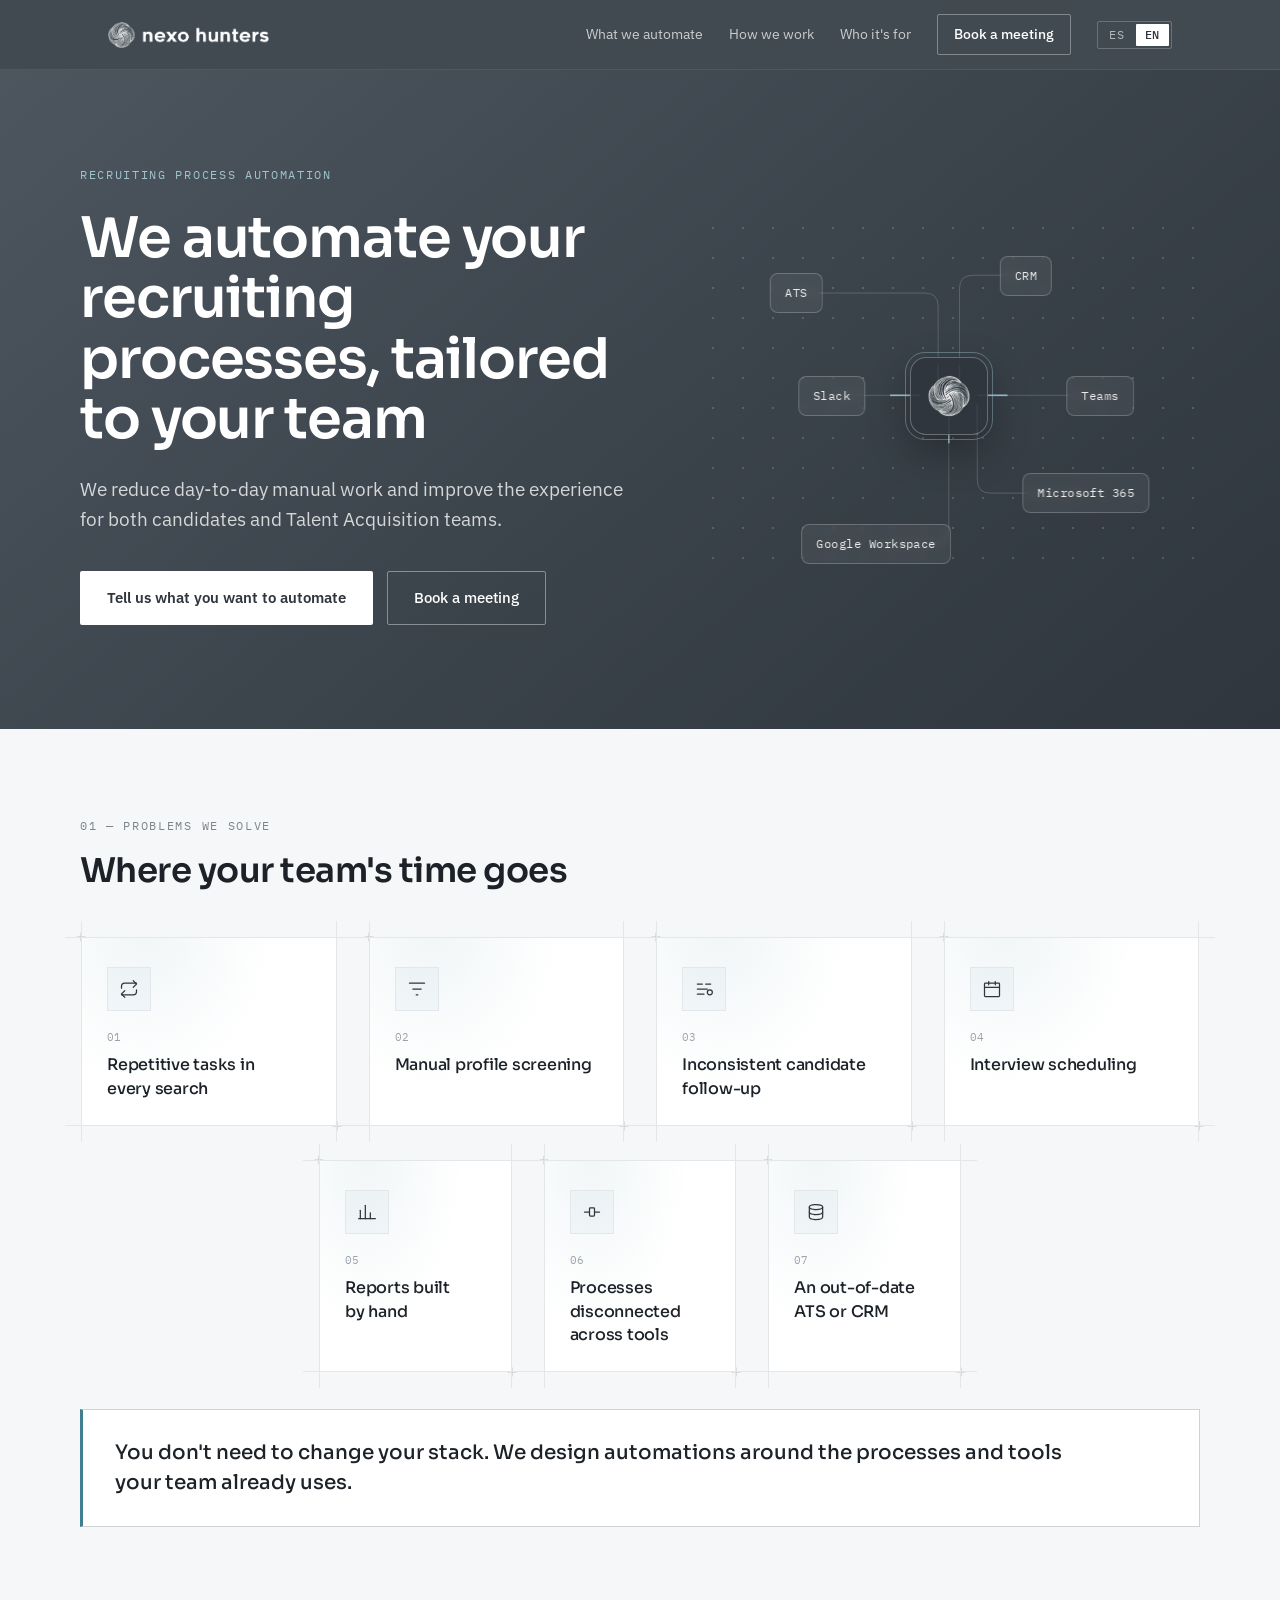
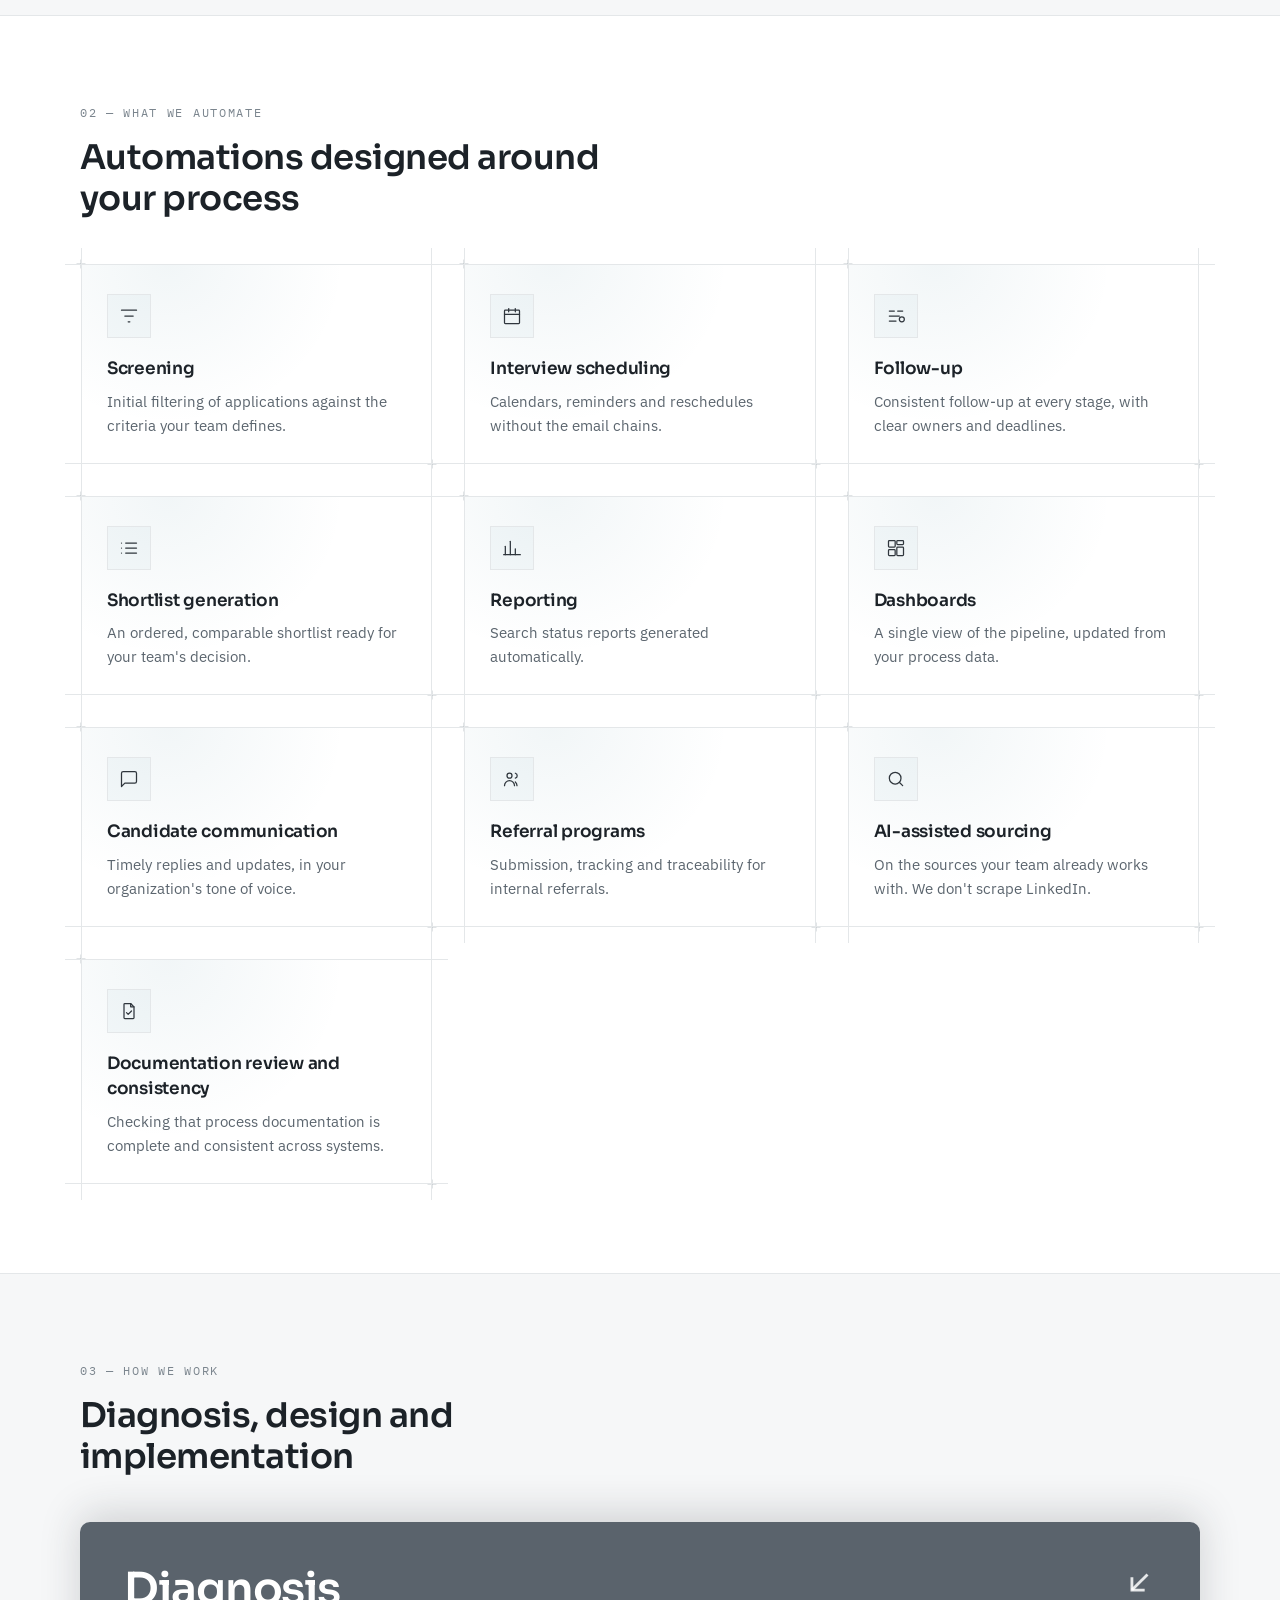
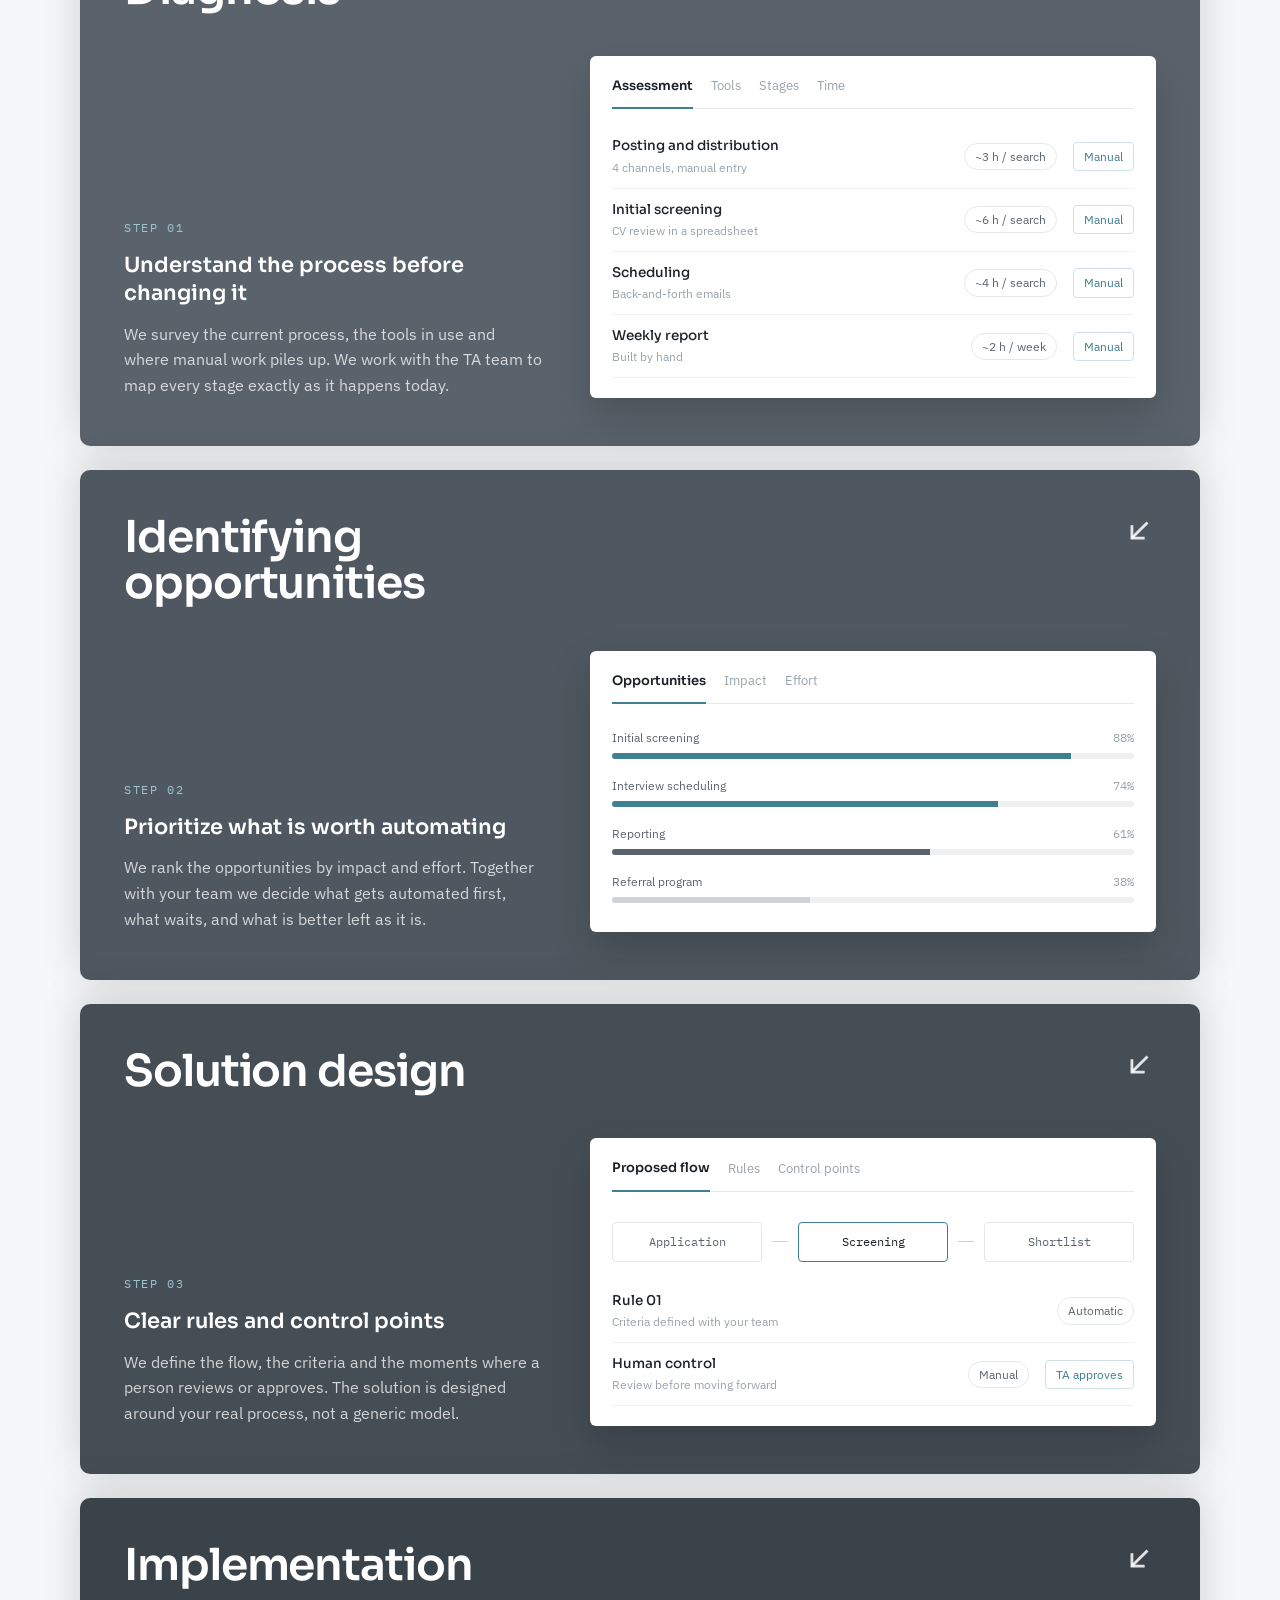
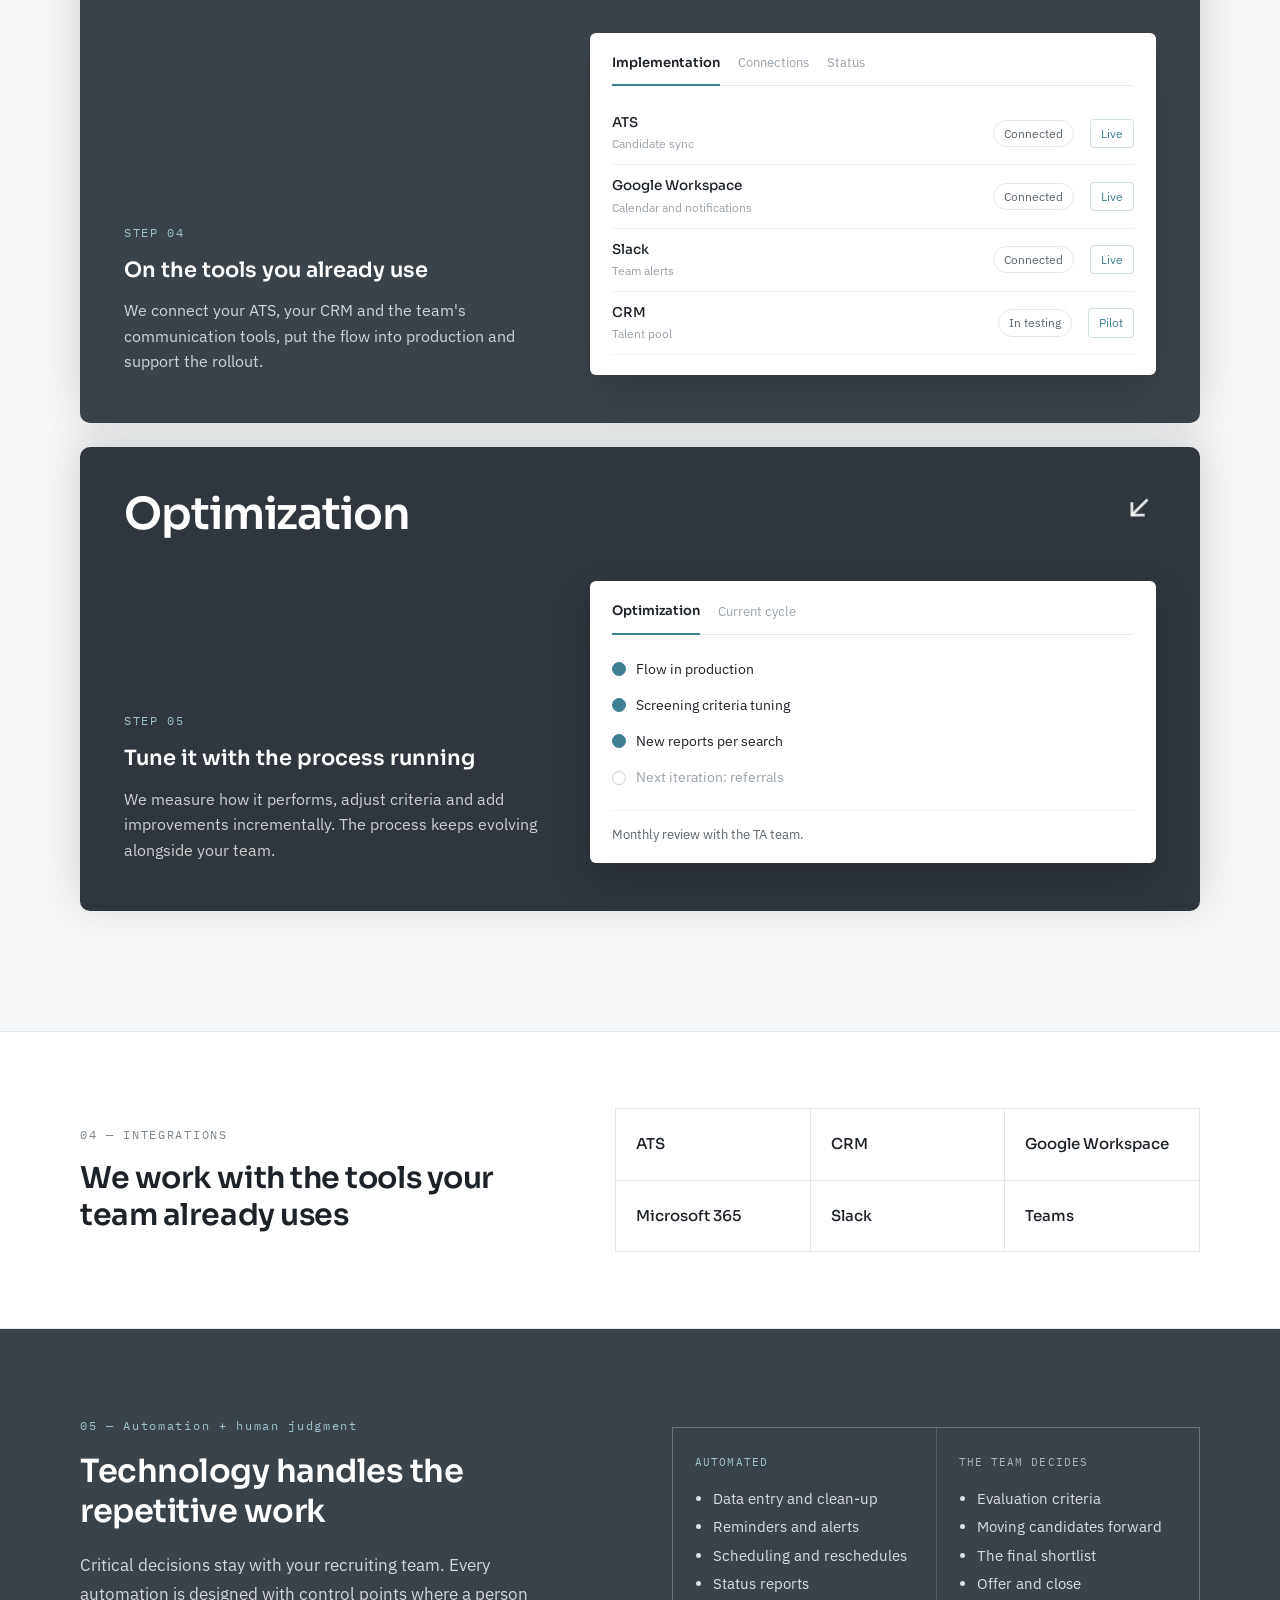
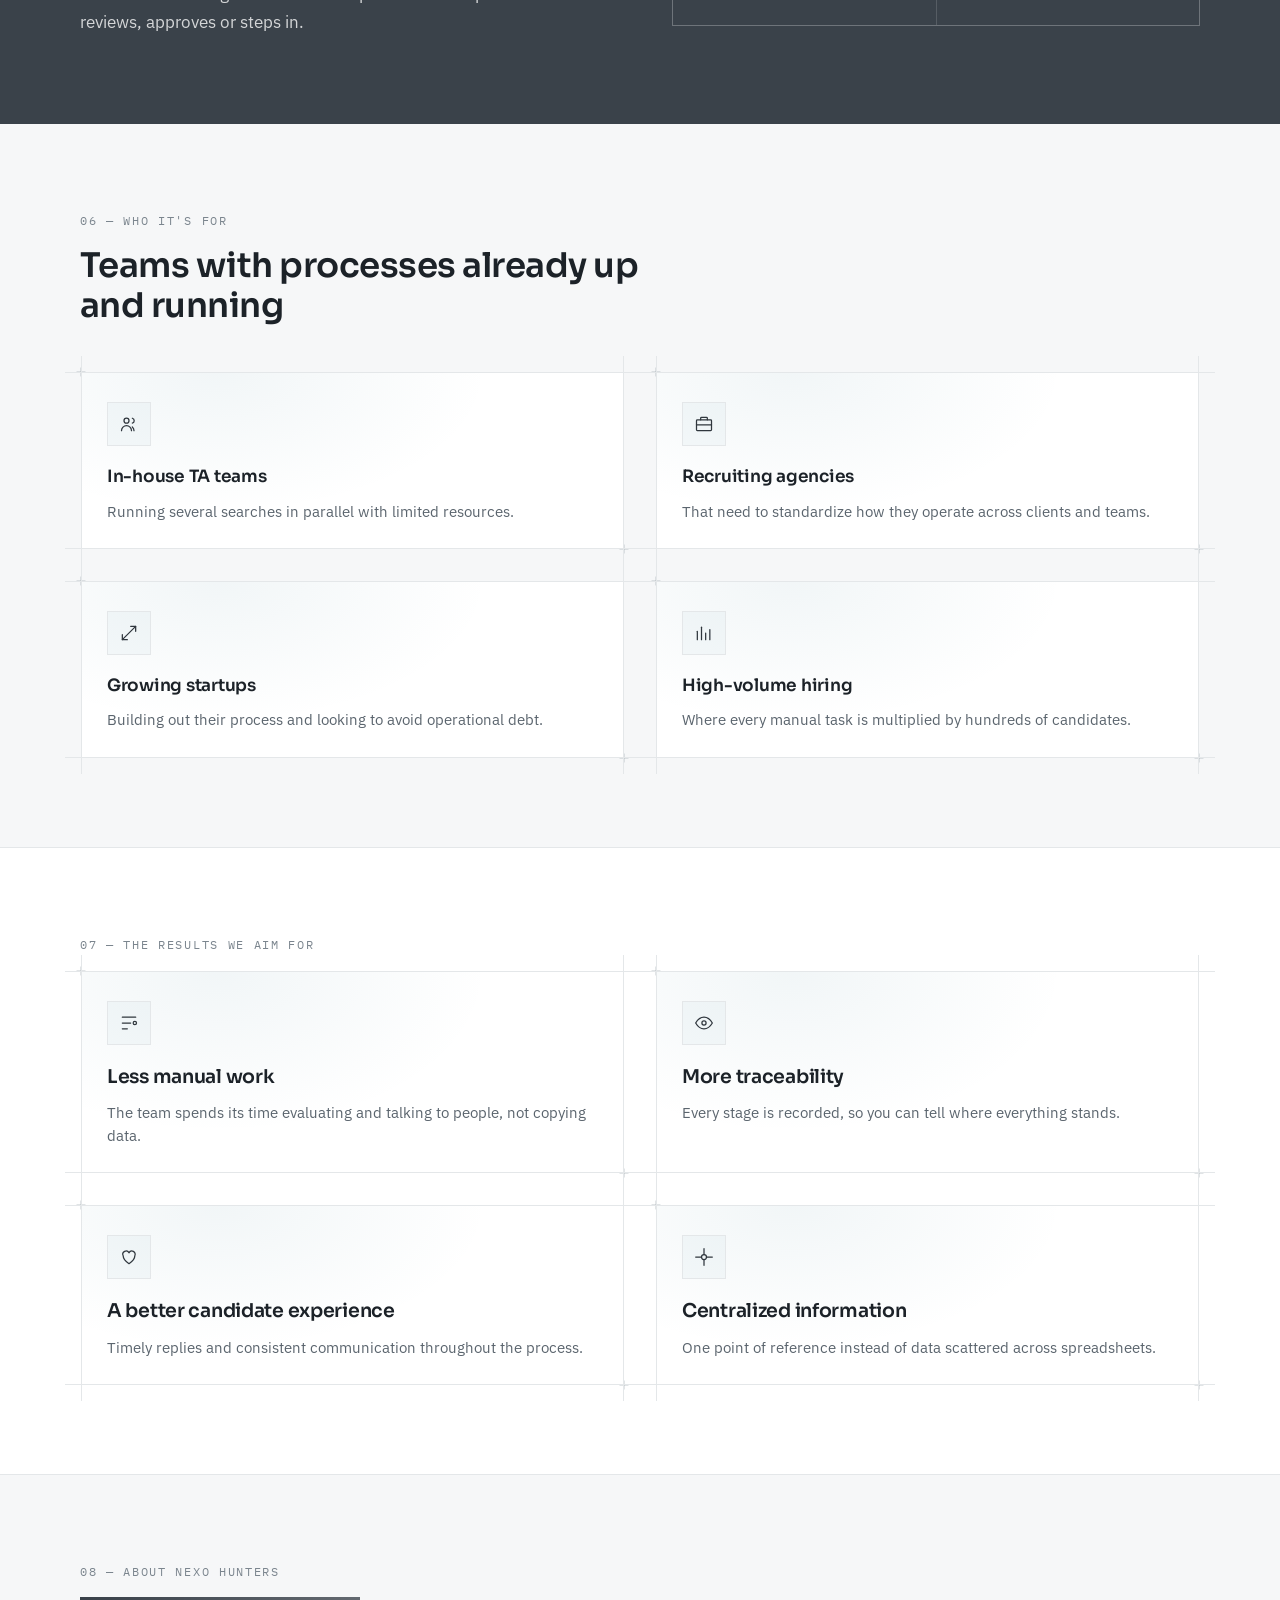
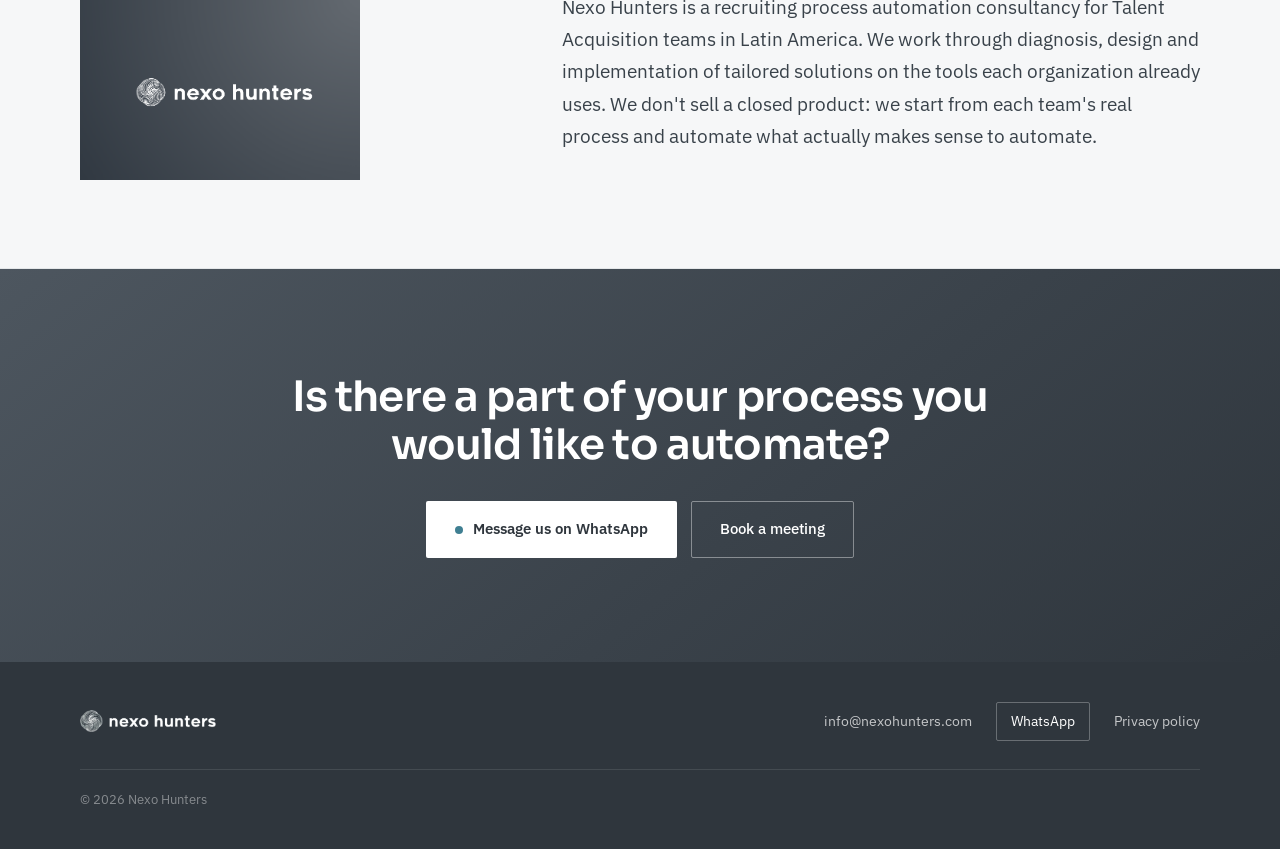
==== en/index.html @ 3d7f92ab "Landing page bilingüe de Nexo Hunters Implementación estática del diseño "Nexo Hunters Landing" de C" ====
<!DOCTYPE html>
<html lang="en">
<head>
<meta charset="utf-8">
<meta name="viewport" content="width=device-width, initial-scale=1">
<title>Nexo Hunters — Recruiting process automation</title>
<meta name="description" content="We automate recruiting processes to fit your team. We reduce day-to-day manual work and improve the experience for candidates and Talent Acquisition teams.">
<meta name="theme-color" content="#2f363d">
<link rel="icon" href="../assets/img/favicon.ico" sizes="any">
<link rel="apple-touch-icon" href="../assets/img/nexo-mark-white.png">

<meta property="og:type" content="website">
<meta property="og:title" content="Nexo Hunters — Recruiting process automation">
<meta property="og:description" content="Diagnosis, design and implementation of automations on the tools your team already uses.">
<meta property="og:url" content="https://nexohunters.com/en/">
<meta property="og:image" content="https://nexohunters.com/assets/img/nexo-logo-card.png">
<meta property="og:locale" content="en_US">
<meta property="og:locale:alternate" content="es_LA">
<meta name="twitter:card" content="summary_large_image">

<link rel="canonical" href="https://nexohunters.com/en/">
<link rel="alternate" hreflang="es" href="https://nexohunters.com/">
<link rel="alternate" hreflang="en" href="https://nexohunters.com/en/">
<link rel="alternate" hreflang="x-default" href="https://nexohunters.com/">

<link rel="preconnect" href="https://fonts.googleapis.com">
<link rel="preconnect" href="https://fonts.gstatic.com" crossorigin>
<link href="https://fonts.googleapis.com/css2?family=Sora:wght@400;500;600;700&family=IBM+Plex+Sans:wght@400;500;600&family=IBM+Plex+Mono:wght@400;500&display=swap" rel="stylesheet">
<link rel="stylesheet" href="../assets/css/styles.css">

<script>
/* Language routing. Runs before paint so there is no flash of the wrong language.
   A stored choice always wins over the browser's language. */
(function () {
  var KEY = "nx-lang", THIS = "en", OTHER = "../";
  // Remember an explicit choice before the click navigates away.
  document.addEventListener("click", function (e) {
    var el = e.target && e.target.closest && e.target.closest("[data-lang]");
    if (el) { try { localStorage.setItem(KEY, el.getAttribute("data-lang")); } catch (err) {} }
  }, true);
  try {
    var stored = localStorage.getItem(KEY);
    if (stored) { if (stored !== THIS) location.replace(OTHER); return; }
  } catch (err) { return; }
  var tag = (navigator.languages && navigator.languages[0]) || navigator.language || "";
  if (/^es\b/i.test(tag)) location.replace(OTHER);
})();
</script>
</head>
<body>

<a class="skip-link" href="#main">Skip to content</a>

<header class="site-header">
  <div class="site-header__inner">
    <a href="#" aria-label="Nexo Hunters — home">
      <img class="site-header__logo" src="../assets/img/nexo-logo-white-trim.png" alt="Nexo Hunters" width="389" height="63">
    </a>

    <button class="nav-toggle" type="button" aria-expanded="false" aria-controls="site-nav"
            data-label-open="Open menu" data-label-close="Close menu">
      <span class="visually-hidden">Open menu</span>
      <svg class="nav-toggle__open" viewBox="0 0 24 24" fill="none" stroke="currentColor" stroke-width="1.6" stroke-linecap="round" aria-hidden="true"><path d="M4 7h16"/><path d="M4 12h16"/><path d="M4 17h16"/></svg>
      <svg class="nav-toggle__close" viewBox="0 0 24 24" fill="none" stroke="currentColor" stroke-width="1.6" stroke-linecap="round" aria-hidden="true"><path d="M6 6l12 12"/><path d="M18 6L6 18"/></svg>
    </button>

    <nav class="site-nav" id="site-nav" aria-label="Main">
      <a class="site-nav__link" href="#what-we-automate">What we automate</a>
      <a class="site-nav__link" href="#how-we-work">How we work</a>
      <a class="site-nav__link" href="#who-its-for">Who it's for</a>
      <a class="site-nav__cta" href="#contact">Book a meeting</a>
      <p class="lang-switch" aria-label="Language">
        <a class="lang-switch__opt" href="../" hreflang="es" lang="es" data-lang="es">ES</a>
        <span class="lang-switch__opt is-active" aria-current="true">EN</span>
      </p>
    </nav>
  </div>
</header>

<main id="main">

  <!-- ===================== Hero ===================== -->
  <section class="hero">
    <div class="hero__inner">
      <div>
        <p class="hero__eyebrow">Recruiting process automation</p>
        <h1 class="hero__title">We automate your recruiting processes, tailored to your team</h1>
        <p class="hero__lead">We reduce day-to-day manual work and improve the experience for both candidates and Talent Acquisition teams.</p>
        <div class="btn-row">
          <a class="btn btn--solid" href="#contact">Tell us what you want to automate</a>
          <a class="btn btn--ghost" href="#contact">Book a meeting</a>
        </div>
      </div>

      <div>
        <div class="diagram" role="img" aria-label="Diagram: the Nexo Hunters core connected to ATS, CRM, Slack, Teams, Google Workspace and Microsoft 365.">
          <div class="diagram__grid" aria-hidden="true"></div>
          <svg class="diagram__svg" viewBox="0 0 564 410" fill="none" aria-hidden="true">
            <path class="diagram__wire" d="M 270 205 V 105 Q 270 90 255 90 H 110"/>
            <path class="diagram__wire" d="M 294 205 V 85 Q 294 70 309 70 H 368"/>
            <path class="diagram__wire" d="M 250 205 H 150"/>
            <path class="diagram__wire" d="M 314 205 H 452"/>
            <path class="diagram__wire" d="M 282 225 V 355 Q 282 372 265 372 H 200"/>
            <path class="diagram__wire" d="M 314 215 V 300 Q 314 315 329 315 H 436"/>

            <path class="diagram__pulse" style="animation-delay:0s"    d="M 270 205 V 105 Q 270 90 255 90 H 110"/>
            <path class="diagram__pulse" style="animation-delay:.55s"  d="M 294 205 V 85 Q 294 70 309 70 H 368"/>
            <path class="diagram__pulse" style="animation-delay:1.1s"  d="M 250 205 H 150"/>
            <path class="diagram__pulse" style="animation-delay:1.65s" d="M 314 205 H 452"/>
            <path class="diagram__pulse" style="animation-delay:2.2s"  d="M 282 225 V 355 Q 282 372 265 372 H 200"/>
            <path class="diagram__pulse" style="animation-delay:2.75s" d="M 314 215 V 300 Q 314 315 329 315 H 436"/>
          </svg>

          <span class="diagram__chip" style="left:19.50%; top:21.95%;">ATS</span>
          <span class="diagram__chip" style="left:65.25%; top:17.07%;">CRM</span>
          <span class="diagram__chip" style="left:26.60%; top:50.00%;">Slack</span>
          <span class="diagram__chip" style="left:80.14%; top:50.00%;">Teams</span>
          <span class="diagram__chip" style="left:35.46%; top:90.73%;">Google Workspace</span>
          <span class="diagram__chip" style="left:77.30%; top:76.83%;">Microsoft 365</span>

          <div class="diagram__core">
            <img src="../assets/img/nexo-mark-white.png" alt="" width="256" height="256">
            <span class="diagram__ring" aria-hidden="true"></span>
          </div>
        </div>
      </div>
    </div>
  </section>

  <!-- ===================== 01 · Problems ===================== -->
  <section class="section">
    <div class="container">
      <p class="eyebrow">01 — Problems we solve</p>
      <h2 class="section-title section-title--narrow">Where your team's time goes</h2>

      <div class="card-grid">
        <article class="card">
          <span class="card__frame" aria-hidden="true"></span>
          <div class="card__icon"><svg viewBox="0 0 24 24" fill="none" stroke="currentColor" stroke-width="1.5" stroke-linecap="round" stroke-linejoin="round" aria-hidden="true"><path d="M17 2l4 4-4 4"/><path d="M3 11V9a4 4 0 0 1 4-4h14"/><path d="M7 22l-4-4 4-4"/><path d="M21 13v2a4 4 0 0 1-4 4H3"/></svg></div>
          <div class="card__body">
            <p class="card__num">01</p>
            <h3 class="card__label">Repetitive tasks in every search</h3>
          </div>
        </article>

        <article class="card">
          <span class="card__frame" aria-hidden="true"></span>
          <div class="card__icon"><svg viewBox="0 0 24 24" fill="none" stroke="currentColor" stroke-width="1.5" stroke-linecap="round" stroke-linejoin="round" aria-hidden="true"><path d="M3 5h18"/><path d="M7 12h10"/><path d="M11 19h2"/></svg></div>
          <div class="card__body">
            <p class="card__num">02</p>
            <h3 class="card__label">Manual profile screening</h3>
          </div>
        </article>

        <article class="card">
          <span class="card__frame" aria-hidden="true"></span>
          <div class="card__icon"><svg viewBox="0 0 24 24" fill="none" stroke="currentColor" stroke-width="1.5" stroke-linecap="round" stroke-linejoin="round" aria-hidden="true"><path d="M4 6h6"/><path d="M14 6h6"/><path d="M4 12h12"/><path d="M4 18h8"/><circle cx="19" cy="16" r="3"/></svg></div>
          <div class="card__body">
            <p class="card__num">03</p>
            <h3 class="card__label">Inconsistent candidate follow-up</h3>
          </div>
        </article>

        <article class="card">
          <span class="card__frame" aria-hidden="true"></span>
          <div class="card__icon"><svg viewBox="0 0 24 24" fill="none" stroke="currentColor" stroke-width="1.5" stroke-linecap="round" stroke-linejoin="round" aria-hidden="true"><rect x="3" y="5" width="18" height="16" rx="1"/><path d="M3 10h18"/><path d="M8 3v4"/><path d="M16 3v4"/></svg></div>
          <div class="card__body">
            <p class="card__num">04</p>
            <h3 class="card__label">Interview scheduling</h3>
          </div>
        </article>
      </div>

      <div class="card-grid card-grid--remainder">
        <article class="card">
          <span class="card__frame" aria-hidden="true"></span>
          <div class="card__icon"><svg viewBox="0 0 24 24" fill="none" stroke="currentColor" stroke-width="1.5" stroke-linecap="round" stroke-linejoin="round" aria-hidden="true"><path d="M4 20V10"/><path d="M10 20V4"/><path d="M16 20v-7"/><path d="M22 20H2"/></svg></div>
          <div class="card__body">
            <p class="card__num">05</p>
            <h3 class="card__label">Reports built by hand</h3>
          </div>
        </article>

        <article class="card">
          <span class="card__frame" aria-hidden="true"></span>
          <div class="card__icon"><svg viewBox="0 0 24 24" fill="none" stroke="currentColor" stroke-width="1.5" stroke-linecap="round" stroke-linejoin="round" aria-hidden="true"><path d="M3 12h6"/><path d="M15 12h6"/><rect x="9" y="7" width="6" height="10" rx="1"/></svg></div>
          <div class="card__body">
            <p class="card__num">06</p>
            <h3 class="card__label">Processes disconnected across tools</h3>
          </div>
        </article>

        <article class="card">
          <span class="card__frame" aria-hidden="true"></span>
          <div class="card__icon"><svg viewBox="0 0 24 24" fill="none" stroke="currentColor" stroke-width="1.5" stroke-linecap="round" stroke-linejoin="round" aria-hidden="true"><ellipse cx="12" cy="6" rx="8" ry="3"/><path d="M4 6v12c0 1.7 3.6 3 8 3s8-1.3 8-3V6"/><path d="M4 12c0 1.7 3.6 3 8 3s8-1.3 8-3"/></svg></div>
          <div class="card__body">
            <p class="card__num">07</p>
            <h3 class="card__label">An out-of-date ATS or CRM</h3>
          </div>
        </article>
      </div>

      <div class="callout">
        <p>You don't need to change your stack. We design automations around the processes and tools your team already uses.</p>
      </div>
    </div>
  </section>

  <!-- ===================== 02 · What we automate ===================== -->
  <section class="section section--surface" id="what-we-automate">
    <div class="container">
      <p class="eyebrow">02 — What we automate</p>
      <h2 class="section-title">Automations designed around your process</h2>

      <div class="card-grid card-grid--wide">
        <article class="card">
          <span class="card__frame" aria-hidden="true"></span>
          <div class="card__icon"><svg viewBox="0 0 24 24" fill="none" stroke="currentColor" stroke-width="1.5" stroke-linecap="round" stroke-linejoin="round" aria-hidden="true"><path d="M3 5h18"/><path d="M7 12h10"/><path d="M11 19h2"/></svg></div>
          <div class="card__body">
            <h3 class="card__title">Screening</h3>
            <p class="card__text">Initial filtering of applications against the criteria your team defines.</p>
          </div>
        </article>

        <article class="card">
          <span class="card__frame" aria-hidden="true"></span>
          <div class="card__icon"><svg viewBox="0 0 24 24" fill="none" stroke="currentColor" stroke-width="1.5" stroke-linecap="round" stroke-linejoin="round" aria-hidden="true"><rect x="3" y="5" width="18" height="16" rx="1"/><path d="M3 10h18"/><path d="M8 3v4"/><path d="M16 3v4"/></svg></div>
          <div class="card__body">
            <h3 class="card__title">Interview scheduling</h3>
            <p class="card__text">Calendars, reminders and reschedules without the email chains.</p>
          </div>
        </article>

        <article class="card">
          <span class="card__frame" aria-hidden="true"></span>
          <div class="card__icon"><svg viewBox="0 0 24 24" fill="none" stroke="currentColor" stroke-width="1.5" stroke-linecap="round" stroke-linejoin="round" aria-hidden="true"><path d="M4 6h6"/><path d="M14 6h6"/><path d="M4 12h12"/><path d="M4 18h8"/><circle cx="19" cy="16" r="3"/></svg></div>
          <div class="card__body">
            <h3 class="card__title">Follow-up</h3>
            <p class="card__text">Consistent follow-up at every stage, with clear owners and deadlines.</p>
          </div>
        </article>

        <article class="card">
          <span class="card__frame" aria-hidden="true"></span>
          <div class="card__icon"><svg viewBox="0 0 24 24" fill="none" stroke="currentColor" stroke-width="1.5" stroke-linecap="round" stroke-linejoin="round" aria-hidden="true"><path d="M8 6h13"/><path d="M8 12h13"/><path d="M8 18h13"/><path d="M3 6h.01"/><path d="M3 12h.01"/><path d="M3 18h.01"/></svg></div>
          <div class="card__body">
            <h3 class="card__title">Shortlist generation</h3>
            <p class="card__text">An ordered, comparable shortlist ready for your team's decision.</p>
          </div>
        </article>

        <article class="card">
          <span class="card__frame" aria-hidden="true"></span>
          <div class="card__icon"><svg viewBox="0 0 24 24" fill="none" stroke="currentColor" stroke-width="1.5" stroke-linecap="round" stroke-linejoin="round" aria-hidden="true"><path d="M4 20V10"/><path d="M10 20V4"/><path d="M16 20v-7"/><path d="M22 20H2"/></svg></div>
          <div class="card__body">
            <h3 class="card__title">Reporting</h3>
            <p class="card__text">Search status reports generated automatically.</p>
          </div>
        </article>

        <article class="card">
          <span class="card__frame" aria-hidden="true"></span>
          <div class="card__icon"><svg viewBox="0 0 24 24" fill="none" stroke="currentColor" stroke-width="1.5" stroke-linecap="round" stroke-linejoin="round" aria-hidden="true"><rect x="3" y="3" width="8" height="8" rx="1"/><rect x="13" y="3" width="8" height="5" rx="1"/><rect x="3" y="14" width="8" height="7" rx="1"/><rect x="13" y="11" width="8" height="10" rx="1"/></svg></div>
          <div class="card__body">
            <h3 class="card__title">Dashboards</h3>
            <p class="card__text">A single view of the pipeline, updated from your process data.</p>
          </div>
        </article>

        <article class="card">
          <span class="card__frame" aria-hidden="true"></span>
          <div class="card__icon"><svg viewBox="0 0 24 24" fill="none" stroke="currentColor" stroke-width="1.5" stroke-linecap="round" stroke-linejoin="round" aria-hidden="true"><path d="M21 15a2 2 0 0 1-2 2H7l-4 4V5a2 2 0 0 1 2-2h14a2 2 0 0 1 2 2z"/></svg></div>
          <div class="card__body">
            <h3 class="card__title">Candidate communication</h3>
            <p class="card__text">Timely replies and updates, in your organization's tone of voice.</p>
          </div>
        </article>

        <article class="card">
          <span class="card__frame" aria-hidden="true"></span>
          <div class="card__icon"><svg viewBox="0 0 24 24" fill="none" stroke="currentColor" stroke-width="1.5" stroke-linecap="round" stroke-linejoin="round" aria-hidden="true"><circle cx="9" cy="8" r="3"/><path d="M3 20a6 6 0 0 1 12 0"/><path d="M16 5.1a3 3 0 0 1 0 5.8"/><path d="M18 20a6 6 0 0 0-2-4.5"/></svg></div>
          <div class="card__body">
            <h3 class="card__title">Referral programs</h3>
            <p class="card__text">Submission, tracking and traceability for internal referrals.</p>
          </div>
        </article>

        <article class="card">
          <span class="card__frame" aria-hidden="true"></span>
          <div class="card__icon"><svg viewBox="0 0 24 24" fill="none" stroke="currentColor" stroke-width="1.5" stroke-linecap="round" stroke-linejoin="round" aria-hidden="true"><circle cx="11" cy="11" r="7"/><path d="M20 20l-3.5-3.5"/></svg></div>
          <div class="card__body">
            <h3 class="card__title">AI-assisted sourcing</h3>
            <p class="card__text">On the sources your team already works with. We don't scrape LinkedIn.</p>
          </div>
        </article>

        <article class="card">
          <span class="card__frame" aria-hidden="true"></span>
          <div class="card__icon"><svg viewBox="0 0 24 24" fill="none" stroke="currentColor" stroke-width="1.5" stroke-linecap="round" stroke-linejoin="round" aria-hidden="true"><path d="M14 3H7a1 1 0 0 0-1 1v16a1 1 0 0 0 1 1h10a1 1 0 0 0 1-1V7z"/><path d="M14 3v4h4"/><path d="M9 14l2 2 4-4"/></svg></div>
          <div class="card__body">
            <h3 class="card__title">Documentation review and consistency</h3>
            <p class="card__text">Checking that process documentation is complete and consistent across systems.</p>
          </div>
        </article>
      </div>
    </div>
  </section>

  <!-- ===================== 03 · How we work ===================== -->
  <section class="section process" id="how-we-work">
    <div class="container">
      <p class="eyebrow">03 — How we work</p>
      <h2 class="section-title">Diagnosis, design and implementation</h2>

      <div class="process__stack">

        <!-- Step 01 -->
        <article class="step step--1">
          <div class="step__head">
            <h3 class="step__title">Diagnosis</h3>
            <svg class="step__arrow" viewBox="0 0 24 24" aria-hidden="true"><path d="M18 6 L7 17"/><path d="M7 8 V17 H16"/></svg>
          </div>
          <div class="step__grid">
            <div>
              <p class="step__kicker">STEP 01</p>
              <p class="step__lead">Understand the process before changing it</p>
              <p class="step__text">We survey the current process, the tools in use and where manual work piles up. We work with the TA team to map every stage exactly as it happens today.</p>
            </div>
            <div class="panel" aria-hidden="true">
              <div class="panel__tabs">
                <span class="panel__tab panel__tab--active">Assessment</span>
                <span class="panel__tab">Tools</span>
                <span class="panel__tab">Stages</span>
                <span class="panel__tab">Time</span>
              </div>
              <div class="panel__row">
                <div class="panel__row-main">
                  <div class="panel__row-title">Posting and distribution</div>
                  <div class="panel__row-sub">4 channels, manual entry</div>
                </div>
                <span class="pill">~3 h / search</span>
                <span class="tag">Manual</span>
              </div>
              <div class="panel__row">
                <div class="panel__row-main">
                  <div class="panel__row-title">Initial screening</div>
                  <div class="panel__row-sub">CV review in a spreadsheet</div>
                </div>
                <span class="pill">~6 h / search</span>
                <span class="tag">Manual</span>
              </div>
              <div class="panel__row">
                <div class="panel__row-main">
                  <div class="panel__row-title">Scheduling</div>
                  <div class="panel__row-sub">Back-and-forth emails</div>
                </div>
                <span class="pill">~4 h / search</span>
                <span class="tag">Manual</span>
              </div>
              <div class="panel__row">
                <div class="panel__row-main">
                  <div class="panel__row-title">Weekly report</div>
                  <div class="panel__row-sub">Built by hand</div>
                </div>
                <span class="pill">~2 h / week</span>
                <span class="tag">Manual</span>
              </div>
            </div>
          </div>
        </article>

        <!-- Step 02 -->
        <article class="step step--2">
          <div class="step__head">
            <h3 class="step__title">Identifying opportunities</h3>
            <svg class="step__arrow" viewBox="0 0 24 24" aria-hidden="true"><path d="M18 6 L7 17"/><path d="M7 8 V17 H16"/></svg>
          </div>
          <div class="step__grid">
            <div>
              <p class="step__kicker">STEP 02</p>
              <p class="step__lead">Prioritize what is worth automating</p>
              <p class="step__text">We rank the opportunities by impact and effort. Together with your team we decide what gets automated first, what waits, and what is better left as it is.</p>
            </div>
            <div class="panel" aria-hidden="true">
              <div class="panel__tabs">
                <span class="panel__tab panel__tab--active">Opportunities</span>
                <span class="panel__tab">Impact</span>
                <span class="panel__tab">Effort</span>
              </div>
              <div class="meter">
                <div class="meter__head"><span>Initial screening</span><span class="meter__value">88%</span></div>
                <div class="meter__track"><div class="meter__fill" style="width:88%"></div></div>
              </div>
              <div class="meter">
                <div class="meter__head"><span>Interview scheduling</span><span class="meter__value">74%</span></div>
                <div class="meter__track"><div class="meter__fill" style="width:74%"></div></div>
              </div>
              <div class="meter">
                <div class="meter__head"><span>Reporting</span><span class="meter__value">61%</span></div>
                <div class="meter__track"><div class="meter__fill meter__fill--mid" style="width:61%"></div></div>
              </div>
              <div class="meter">
                <div class="meter__head"><span>Referral program</span><span class="meter__value">38%</span></div>
                <div class="meter__track"><div class="meter__fill meter__fill--low" style="width:38%"></div></div>
              </div>
            </div>
          </div>
        </article>

        <!-- Step 03 -->
        <article class="step step--3">
          <div class="step__head">
            <h3 class="step__title">Solution design</h3>
            <svg class="step__arrow" viewBox="0 0 24 24" aria-hidden="true"><path d="M18 6 L7 17"/><path d="M7 8 V17 H16"/></svg>
          </div>
          <div class="step__grid">
            <div>
              <p class="step__kicker">STEP 03</p>
              <p class="step__lead">Clear rules and control points</p>
              <p class="step__text">We define the flow, the criteria and the moments where a person reviews or approves. The solution is designed around your real process, not a generic model.</p>
            </div>
            <div class="panel" aria-hidden="true">
              <div class="panel__tabs">
                <span class="panel__tab panel__tab--active">Proposed flow</span>
                <span class="panel__tab">Rules</span>
                <span class="panel__tab">Control points</span>
              </div>
              <div class="flow">
                <span class="flow__node">Application</span>
                <span class="flow__link"></span>
                <span class="flow__node flow__node--active">Screening</span>
                <span class="flow__link"></span>
                <span class="flow__node">Shortlist</span>
              </div>
              <div class="panel__row">
                <div class="panel__row-main">
                  <div class="panel__row-title">Rule 01</div>
                  <div class="panel__row-sub">Criteria defined with your team</div>
                </div>
                <span class="pill">Automatic</span>
              </div>
              <div class="panel__row">
                <div class="panel__row-main">
                  <div class="panel__row-title">Human control</div>
                  <div class="panel__row-sub">Review before moving forward</div>
                </div>
                <span class="pill">Manual</span>
                <span class="tag">TA approves</span>
              </div>
            </div>
          </div>
        </article>

        <!-- Step 04 -->
        <article class="step step--4">
          <div class="step__head">
            <h3 class="step__title">Implementation</h3>
            <svg class="step__arrow" viewBox="0 0 24 24" aria-hidden="true"><path d="M18 6 L7 17"/><path d="M7 8 V17 H16"/></svg>
          </div>
          <div class="step__grid">
            <div>
              <p class="step__kicker">STEP 04</p>
              <p class="step__lead">On the tools you already use</p>
              <p class="step__text">We connect your ATS, your CRM and the team's communication tools, put the flow into production and support the rollout.</p>
            </div>
            <div class="panel" aria-hidden="true">
              <div class="panel__tabs">
                <span class="panel__tab panel__tab--active">Implementation</span>
                <span class="panel__tab">Connections</span>
                <span class="panel__tab">Status</span>
              </div>
              <div class="panel__row">
                <div class="panel__row-main">
                  <div class="panel__row-title">ATS</div>
                  <div class="panel__row-sub">Candidate sync</div>
                </div>
                <span class="pill">Connected</span>
                <span class="tag">Live</span>
              </div>
              <div class="panel__row">
                <div class="panel__row-main">
                  <div class="panel__row-title">Google Workspace</div>
                  <div class="panel__row-sub">Calendar and notifications</div>
                </div>
                <span class="pill">Connected</span>
                <span class="tag">Live</span>
              </div>
              <div class="panel__row">
                <div class="panel__row-main">
                  <div class="panel__row-title">Slack</div>
                  <div class="panel__row-sub">Team alerts</div>
                </div>
                <span class="pill">Connected</span>
                <span class="tag">Live</span>
              </div>
              <div class="panel__row">
                <div class="panel__row-main">
                  <div class="panel__row-title">CRM</div>
                  <div class="panel__row-sub">Talent pool</div>
                </div>
                <span class="pill">In testing</span>
                <span class="tag">Pilot</span>
              </div>
            </div>
          </div>
        </article>

        <!-- Step 05 -->
        <article class="step step--5">
          <div class="step__head">
            <h3 class="step__title">Optimization</h3>
            <svg class="step__arrow" viewBox="0 0 24 24" aria-hidden="true"><path d="M18 6 L7 17"/><path d="M7 8 V17 H16"/></svg>
          </div>
          <div class="step__grid">
            <div>
              <p class="step__kicker">STEP 05</p>
              <p class="step__lead">Tune it with the process running</p>
              <p class="step__text">We measure how it performs, adjust criteria and add improvements incrementally. The process keeps evolving alongside your team.</p>
            </div>
            <div class="panel" aria-hidden="true">
              <div class="panel__tabs">
                <span class="panel__tab panel__tab--active">Optimization</span>
                <span class="panel__tab">Current cycle</span>
              </div>
              <div class="check"><span class="check__dot"></span>Flow in production</div>
              <div class="check"><span class="check__dot"></span>Screening criteria tuning</div>
              <div class="check"><span class="check__dot"></span>New reports per search</div>
              <div class="check check--todo"><span class="check__dot"></span>Next iteration: referrals</div>
              <div class="panel__note">Monthly review with the TA team.</div>
            </div>
          </div>
        </article>

      </div>
    </div>
  </section>

  <!-- ===================== 04 · Integrations ===================== -->
  <section class="section section--surface section--tight">
    <div class="split">
      <div>
        <p class="eyebrow">04 — Integrations</p>
        <h2 class="split__title">We work with the tools your team already uses</h2>
      </div>
      <ul class="tool-grid">
        <li class="tool-grid__item">ATS</li>
        <li class="tool-grid__item">CRM</li>
        <li class="tool-grid__item">Google Workspace</li>
        <li class="tool-grid__item">Microsoft 365</li>
        <li class="tool-grid__item">Slack</li>
        <li class="tool-grid__item">Teams</li>
      </ul>
    </div>
  </section>

  <!-- ===================== 05 · Automation + human ===================== -->
  <section class="band">
    <div class="band__inner">
      <div>
        <p class="eyebrow eyebrow--light">05 — Automation + human judgment</p>
        <h2 class="band__title">Technology handles the repetitive work</h2>
        <p class="band__text">Critical decisions stay with your recruiting team. Every automation is designed with control points where a person reviews, approves or steps in.</p>
      </div>
      <div class="duo">
        <div class="duo__col">
          <p class="duo__head">AUTOMATED</p>
          <ul class="duo__list">
            <li>Data entry and clean-up</li>
            <li>Reminders and alerts</li>
            <li>Scheduling and reschedules</li>
            <li>Status reports</li>
          </ul>
        </div>
        <div class="duo__col">
          <p class="duo__head duo__head--muted">THE TEAM DECIDES</p>
          <ul class="duo__list">
            <li>Evaluation criteria</li>
            <li>Moving candidates forward</li>
            <li>The final shortlist</li>
            <li>Offer and close</li>
          </ul>
        </div>
      </div>
    </div>
  </section>

  <!-- ===================== 06 · Who it's for ===================== -->
  <section class="section" id="who-its-for">
    <div class="container">
      <p class="eyebrow">06 — Who it's for</p>
      <h2 class="section-title">Teams with processes already up and running</h2>

      <div class="card-grid card-grid--half">
        <article class="card">
          <span class="card__frame" aria-hidden="true"></span>
          <div class="card__icon"><svg viewBox="0 0 24 24" fill="none" stroke="currentColor" stroke-width="1.5" stroke-linecap="round" stroke-linejoin="round" aria-hidden="true"><circle cx="9" cy="8" r="3"/><path d="M3 20a6 6 0 0 1 12 0"/><path d="M16 5.1a3 3 0 0 1 0 5.8"/><path d="M18 20a6 6 0 0 0-2-4.5"/></svg></div>
          <div class="card__body">
            <h3 class="card__title card__title--gap">In-house TA teams</h3>
            <p class="card__text card__text--sm">Running several searches in parallel with limited resources.</p>
          </div>
        </article>

        <article class="card">
          <span class="card__frame" aria-hidden="true"></span>
          <div class="card__icon"><svg viewBox="0 0 24 24" fill="none" stroke="currentColor" stroke-width="1.5" stroke-linecap="round" stroke-linejoin="round" aria-hidden="true"><rect x="3" y="7" width="18" height="13" rx="1"/><path d="M8 7V5a1 1 0 0 1 1-1h6a1 1 0 0 1 1 1v2"/><path d="M3 13h18"/></svg></div>
          <div class="card__body">
            <h3 class="card__title card__title--gap">Recruiting agencies</h3>
            <p class="card__text card__text--sm">That need to standardize how they operate across clients and teams.</p>
          </div>
        </article>

        <article class="card">
          <span class="card__frame" aria-hidden="true"></span>
          <div class="card__icon"><svg viewBox="0 0 24 24" fill="none" stroke="currentColor" stroke-width="1.5" stroke-linecap="round" stroke-linejoin="round" aria-hidden="true"><path d="M4 20L20 4"/><path d="M14 4h6v6"/><path d="M4 14v6h6"/></svg></div>
          <div class="card__body">
            <h3 class="card__title card__title--gap">Growing startups</h3>
            <p class="card__text card__text--sm">Building out their process and looking to avoid operational debt.</p>
          </div>
        </article>

        <article class="card">
          <span class="card__frame" aria-hidden="true"></span>
          <div class="card__icon"><svg viewBox="0 0 24 24" fill="none" stroke="currentColor" stroke-width="1.5" stroke-linecap="round" stroke-linejoin="round" aria-hidden="true"><path d="M4 20V10"/><path d="M9 20V5"/><path d="M14 20v-8"/><path d="M19 20V8"/></svg></div>
          <div class="card__body">
            <h3 class="card__title card__title--gap">High-volume hiring</h3>
            <p class="card__text card__text--sm">Where every manual task is multiplied by hundreds of candidates.</p>
          </div>
        </article>
      </div>
    </div>
  </section>

  <!-- ===================== 07 · Results ===================== -->
  <section class="section section--surface">
    <div class="container">
      <p class="eyebrow">07 — The results we aim for</p>

      <div class="card-grid card-grid--half">
        <article class="card">
          <span class="card__frame" aria-hidden="true"></span>
          <div class="card__icon"><svg viewBox="0 0 24 24" fill="none" stroke="currentColor" stroke-width="1.5" stroke-linecap="round" stroke-linejoin="round" aria-hidden="true"><path d="M4 5h16"/><path d="M4 12h10"/><path d="M4 19h6"/><circle cx="19" cy="12" r="2"/></svg></div>
          <div class="card__body">
            <h3 class="card__title card__title--lg">Less manual work</h3>
            <p class="card__text card__text--sm">The team spends its time evaluating and talking to people, not copying data.</p>
          </div>
        </article>

        <article class="card">
          <span class="card__frame" aria-hidden="true"></span>
          <div class="card__icon"><svg viewBox="0 0 24 24" fill="none" stroke="currentColor" stroke-width="1.5" stroke-linecap="round" stroke-linejoin="round" aria-hidden="true"><path d="M2 12s4-7 10-7 10 7 10 7-4 7-10 7-10-7-10-7z"/><circle cx="12" cy="12" r="2.5"/></svg></div>
          <div class="card__body">
            <h3 class="card__title card__title--lg">More traceability</h3>
            <p class="card__text card__text--sm">Every stage is recorded, so you can tell where everything stands.</p>
          </div>
        </article>

        <article class="card">
          <span class="card__frame" aria-hidden="true"></span>
          <div class="card__icon"><svg viewBox="0 0 24 24" fill="none" stroke="currentColor" stroke-width="1.5" stroke-linecap="round" stroke-linejoin="round" aria-hidden="true"><path d="M12 20s-7-4.6-7-9.5A3.9 3.9 0 0 1 12 7a3.9 3.9 0 0 1 7 3.5C19 15.4 12 20 12 20z"/></svg></div>
          <div class="card__body">
            <h3 class="card__title card__title--lg">A better candidate experience</h3>
            <p class="card__text card__text--sm">Timely replies and consistent communication throughout the process.</p>
          </div>
        </article>

        <article class="card">
          <span class="card__frame" aria-hidden="true"></span>
          <div class="card__icon"><svg viewBox="0 0 24 24" fill="none" stroke="currentColor" stroke-width="1.5" stroke-linecap="round" stroke-linejoin="round" aria-hidden="true"><circle cx="12" cy="12" r="3"/><path d="M12 2v7"/><path d="M12 15v7"/><path d="M2 12h7"/><path d="M15 12h7"/></svg></div>
          <div class="card__body">
            <h3 class="card__title card__title--lg">Centralized information</h3>
            <p class="card__text card__text--sm">One point of reference instead of data scattered across spreadsheets.</p>
          </div>
        </article>
      </div>
    </div>
  </section>

  <!-- ===================== 08 · About ===================== -->
  <section class="section">
    <div class="about">
      <div>
        <p class="eyebrow">08 — About Nexo Hunters</p>
        <img class="about__logo" src="../assets/img/nexo-logo-card.png" alt="Nexo Hunters" width="731" height="477" loading="lazy" decoding="async">
      </div>
      <p class="about__text">Nexo Hunters is a recruiting process automation consultancy for Talent Acquisition teams in Latin America. We work through diagnosis, design and implementation of tailored solutions on the tools each organization already uses. We don't sell a closed product: we start from each team's real process and automate what actually makes sense to automate.</p>
    </div>
  </section>

  <!-- ===================== Contact ===================== -->
  <section class="cta" id="contact">
    <div class="cta__inner">
      <h2 class="cta__title">Is there a part of your process you would like to automate?</h2>
      <div class="btn-row btn-row--center">
        <a class="btn btn--solid btn--lg" href="https://wa.me/5491132096054" target="_blank" rel="noopener">
          <span class="btn__dot" aria-hidden="true"></span>Message us on WhatsApp
        </a>
        <a class="btn btn--ghost btn--lg" href="mailto:info@nexohunters.com?subject=Book%20a%20meeting">Book a meeting</a>
      </div>
    </div>
  </section>

</main>

<footer class="site-footer">
  <div class="site-footer__inner">
    <img class="site-footer__logo" src="../assets/img/nexo-logo-white-trim.png" alt="Nexo Hunters" width="389" height="63">
    <div class="site-footer__links">
      <a class="site-footer__link" href="mailto:info@nexohunters.com">info@nexohunters.com</a>
      <a class="site-footer__wa" href="https://wa.me/5491132096054" target="_blank" rel="noopener">WhatsApp</a>
      <a class="site-footer__link" href="#privacy">Privacy policy</a>
    </div>
  </div>
  <div class="site-footer__legal">© 2026 Nexo Hunters</div>
</footer>

<script src="../assets/js/main.js" defer></script>
</body>
</html>
---- assets/css/styles.css ----
/* ==========================================================================
   Nexo Hunters — landing page
   Implementation of the "Nexo Hunters Landing" Claude Design file.
   ========================================================================== */

/* --------------------------------------------------------------------------
   1. Tokens
   -------------------------------------------------------------------------- */
:root {
  /* Neutrals — light */
  --bg: #f6f7f8;
  --surface: #ffffff;
  --ink: #1c2228;
  --ink-soft: #39424a;
  --muted: #5b656e;
  --muted-2: #7b858e;
  --muted-3: #9aa3ab;

  --line: #e4e7e9;
  --line-strong: #cdd3d7;
  --line-faint: #f0f2f3;
  --track: #eef0f1;

  /* Neutrals — dark ramp (used by the stacked process cards) */
  --slate-100: #5a636c;
  --slate-200: #4f5860;
  --slate-300: #454d55;
  --slate-400: #3b434a;
  --slate-500: #3a424a;
  --slate-600: #2f363d;
  --slate-700: #20262b;
  --slate-050: #4d565f;

  /* Accent */
  --accent: #3f7f92;
  --accent-hover: #2e6273;
  --accent-soft: #cfe0e6;
  --sky: #9fc4cf;

  /* Type */
  --font-display: Sora, "Segoe UI", system-ui, sans-serif;
  --font-body: "IBM Plex Sans", system-ui, -apple-system, "Segoe UI", sans-serif;
  --font-mono: "IBM Plex Mono", ui-monospace, SFMono-Regular, Menlo, monospace;

  /* Layout */
  --container: 1120px;
  --gutter: 28px;
  --section-y: 88px;
  --header-h: 58px;

  /* Card frame geometry */
  --frame-bleed: 16px;
  --tick: 14px;

  --radius-sm: 2px;
  --radius-md: 6px;
  --radius-lg: 10px;
}

/* --------------------------------------------------------------------------
   2. Base
   -------------------------------------------------------------------------- */
*,
*::before,
*::after { box-sizing: border-box; }

html {
  scroll-behavior: smooth;
  /* keep anchored sections clear of the sticky header */
  scroll-padding-top: calc(var(--header-h) + 16px);
}

body {
  margin: 0;
  background: var(--bg);
  color: var(--ink);
  font-family: var(--font-body);
  font-size: 16px;
  line-height: 1.5;
  -webkit-font-smoothing: antialiased;
  -moz-osx-font-smoothing: grayscale;
}

img { max-width: 100%; }

a {
  color: var(--accent);
  text-decoration: none;
  transition: color .2s ease, background-color .2s ease, border-color .2s ease;
}
a:hover { color: var(--accent-hover); }

h1, h2, h3 {
  font-family: var(--font-display);
  font-weight: 600;
  letter-spacing: -0.015em;
  text-wrap: pretty;
  margin: 0;
}

p { margin: 0; }
ul { margin: 0; }

:focus-visible {
  outline: 2px solid var(--accent);
  outline-offset: 3px;
  border-radius: 2px;
}

.skip-link {
  position: absolute;
  left: -9999px;
  top: 0;
  z-index: 100;
  padding: 12px 20px;
  background: var(--surface);
  color: var(--ink);
  font-weight: 600;
}
.skip-link:focus {
  left: 12px;
  top: 12px;
}

.visually-hidden {
  position: absolute;
  width: 1px; height: 1px;
  margin: -1px; padding: 0;
  overflow: hidden;
  clip: rect(0 0 0 0);
  clip-path: inset(50%);
  white-space: nowrap;
  border: 0;
}

/* --------------------------------------------------------------------------
   3. Layout primitives
   -------------------------------------------------------------------------- */
.container {
  max-width: var(--container);
  margin-inline: auto;
}

.section {
  padding: var(--section-y) var(--gutter);
  border-bottom: 1px solid var(--line);
}
.section--surface { background: var(--surface); }
.section--tight { padding-block: 76px; }
.section--flush { border-bottom: 0; }

.eyebrow {
  font-family: var(--font-mono);
  font-size: 12px;
  letter-spacing: 0.14em;
  text-transform: uppercase;
  color: var(--muted-2);
  margin-bottom: 16px;
}
.eyebrow--light { color: var(--sky); text-transform: none; }

.section-title {
  font-size: 34px;
  line-height: 1.2;
  margin-bottom: 44px;
  max-width: 22ch;
}
.section-title--narrow { max-width: 20ch; }

/* --------------------------------------------------------------------------
   4. Buttons
   -------------------------------------------------------------------------- */
.btn {
  display: inline-flex;
  align-items: center;
  gap: 10px;
  border-radius: var(--radius-sm);
  font-size: 15px;
  white-space: nowrap;
  padding: 15px 26px;
  border: 1px solid transparent;
  cursor: pointer;
}
.btn--solid {
  background: #fff;
  color: var(--slate-600);
  font-weight: 600;
}
.btn--solid:hover {
  background: var(--sky);
  color: var(--slate-700);
}
.btn--ghost {
  border-color: rgba(255, 255, 255, 0.4);
  color: #fff;
  font-weight: 500;
}
.btn--ghost:hover {
  border-color: #fff;
  background: rgba(255, 255, 255, 0.08);
  color: #fff;
}
.btn--lg { padding: 16px 28px; }

.btn__dot {
  width: 8px;
  height: 8px;
  border-radius: 50%;
  background: var(--accent);
  flex: none;
}

.btn-row {
  display: flex;
  flex-wrap: wrap;
  gap: 14px;
}
.btn-row--center { justify-content: center; }

/* --------------------------------------------------------------------------
   5. Header
   -------------------------------------------------------------------------- */
.site-header {
  position: sticky;
  top: 0;
  z-index: 20;
  background: rgba(58, 66, 74, 0.96);
  backdrop-filter: blur(8px);
  border-bottom: 1px solid rgba(255, 255, 255, 0.08);
}

.site-header__inner {
  max-width: var(--container);
  margin-inline: auto;
  padding: 14px var(--gutter);
  display: flex;
  align-items: center;
  justify-content: space-between;
  gap: 24px;
}

.site-header__logo {
  height: 26px;
  width: auto;
  display: block;
}

.site-nav {
  display: flex;
  align-items: center;
  gap: 26px;
}
.site-nav__link {
  color: rgba(255, 255, 255, 0.72);
  font-size: 14px;
}
.site-nav__link:hover { color: #fff; }

.site-nav__cta {
  display: inline-flex;
  align-items: center;
  padding: 9px 16px;
  border: 1px solid rgba(255, 255, 255, 0.35);
  border-radius: var(--radius-sm);
  color: #fff;
  font-size: 14px;
  font-weight: 500;
  white-space: nowrap;
}
.site-nav__cta:hover {
  background: #fff;
  color: var(--slate-500);
  border-color: #fff;
}

/* ES / EN switch */
.lang-switch {
  display: inline-flex;
  align-items: center;
  gap: 2px;
  margin: 0;
  padding: 2px;
  border: 1px solid rgba(255, 255, 255, 0.22);
  border-radius: var(--radius-sm);
  font-family: var(--font-mono);
  font-size: 12px;
  letter-spacing: 0.06em;
  flex: none;
}
.lang-switch__opt {
  padding: 5px 9px;
  border-radius: 1px;
  color: rgba(255, 255, 255, 0.6);
  line-height: 1;
}
a.lang-switch__opt:hover {
  color: #fff;
  background: rgba(255, 255, 255, 0.1);
}
.lang-switch__opt.is-active {
  color: var(--slate-600);
  background: #fff;
  font-weight: 500;
}

/* Mobile menu button — hidden until the nav collapses */
.nav-toggle {
  display: none;
  width: 40px;
  height: 40px;
  padding: 0;
  background: transparent;
  border: 1px solid rgba(255, 255, 255, 0.28);
  border-radius: var(--radius-sm);
  color: #fff;
  cursor: pointer;
  align-items: center;
  justify-content: center;
}
.nav-toggle svg { width: 20px; height: 20px; }
.nav-toggle__close { display: none; }
.nav-toggle[aria-expanded="true"] .nav-toggle__open { display: none; }
.nav-toggle[aria-expanded="true"] .nav-toggle__close { display: block; }

/* --------------------------------------------------------------------------
   6. Hero
   -------------------------------------------------------------------------- */
.hero {
  background: linear-gradient(140deg, var(--slate-050) 0%, var(--slate-500) 55%, var(--slate-600) 100%);
  color: #fff;
  padding: 96px var(--gutter) 104px;
}

.hero__inner {
  max-width: var(--container);
  margin-inline: auto;
  display: grid;
  grid-template-columns: minmax(0, 1.05fr) minmax(0, 0.95fr);
  gap: 64px;
  align-items: center;
}

.hero__eyebrow {
  font-family: var(--font-mono);
  font-size: 12px;
  letter-spacing: 0.14em;
  text-transform: uppercase;
  color: var(--sky);
  margin-bottom: 24px;
}

.hero__title {
  font-size: 56px;
  line-height: 1.08;
  letter-spacing: -0.02em;
  margin-bottom: 24px;
}

.hero__lead {
  font-size: 19px;
  line-height: 1.6;
  color: rgba(255, 255, 255, 0.78);
  margin-bottom: 36px;
  max-width: 52ch;
}

/* Hero diagram ------------------------------------------------------------ */
.diagram {
  position: relative;
  width: 100%;
  aspect-ratio: 564 / 410;
}

.diagram__grid {
  position: absolute;
  inset: 0;
  opacity: 0.16;
  background-image: radial-gradient(circle, #fff 1px, transparent 1px);
  background-size: 30px 30px;
}

.diagram__svg {
  position: absolute;
  inset: 0;
  width: 100%;
  height: 100%;
}

.diagram__wire { stroke: rgba(255, 255, 255, 0.20); stroke-width: 1; fill: none; }
.diagram__pulse {
  stroke: var(--sky);
  stroke-width: 1.8;
  fill: none;
  stroke-dasharray: 34 300;
  animation: nx-dash 4.2s linear infinite;
}

.diagram__chip {
  position: absolute;
  transform: translate(-50%, -50%);
  background: rgba(255, 255, 255, 0.06);
  border: 1px solid rgba(255, 255, 255, 0.22);
  border-radius: 8px;
  padding: 10px 14px;
  font-family: var(--font-mono);
  font-size: 12px;
  letter-spacing: 0.04em;
  color: rgba(255, 255, 255, 0.9);
  white-space: nowrap;
  backdrop-filter: blur(4px);
}

.diagram__core {
  position: absolute;
  left: 50%;
  top: 50%;
  transform: translate(-50%, -50%);
  z-index: 2;
  display: flex;
  align-items: center;
  justify-content: center;
  width: 78px;
  height: 78px;
  border-radius: 16px;
  background: rgba(47, 54, 61, 0.92);
  border: 1px solid rgba(255, 255, 255, 0.28);
  box-shadow: 0 16px 40px rgba(0, 0, 0, 0.3);
}
.diagram__core img {
  width: 42px;
  height: 42px;
  object-fit: contain;
  display: block;
}
.diagram__ring {
  position: absolute;
  inset: -6px;
  border-radius: 20px;
  border: 1px solid rgba(159, 196, 207, 0.4);
  animation: nx-ring 3.2s ease-in-out infinite;
}

@keyframes nx-dash {
  from { stroke-dashoffset: 340; }
  to   { stroke-dashoffset: -340; }
}
@keyframes nx-ring {
  0%, 100% { transform: scale(1);    opacity: .45; }
  50%      { transform: scale(1.14); opacity: 0; }
}

/* --------------------------------------------------------------------------
   7. Card grid
   -------------------------------------------------------------------------- */
.card-grid {
  display: grid;
  gap: 32px;
  padding: 1px;
  grid-template-columns: repeat(auto-fit, minmax(180px, 1fr));
}
.card-grid--wide { grid-template-columns: repeat(auto-fit, minmax(280px, 1fr)); }
.card-grid--half { grid-template-columns: repeat(auto-fit, minmax(400px, 1fr)); }

/* second row of the "problems" grid, centred under the first */
.card-grid--remainder {
  margin-top: 32px;
  max-width: min(100%, 644px);
  margin-inline: auto;
}

.card {
  position: relative;
  display: flex;
  flex-direction: column;
  gap: 18px;
  height: 100%;
  background: var(--surface);
  background-image: radial-gradient(50% 80% at 25% 0%, rgba(63, 127, 146, 0.07), transparent);
  padding: 30px 26px 26px;
  transition: background-image .3s ease;
}
.card:hover {
  background-image: radial-gradient(50% 80% at 25% 0%, rgba(63, 127, 146, 0.16), transparent);
}

/* Hairline frame that bleeds past the card, plus the corner ticks. */
.card__frame {
  position: absolute;
  inset: calc(var(--frame-bleed) * -1);
  pointer-events: none;
  z-index: 1;
  background-image:
    url("data:image/svg+xml,%3Csvg xmlns='http://www.w3.org/2000/svg' viewBox='0 0 24 24' fill='none' stroke='%239aa3ab' stroke-width='1' stroke-linecap='round'%3E%3Cpath d='M5 12h14'/%3E%3Cpath d='M12 5v14'/%3E%3C/svg%3E"),
    url("data:image/svg+xml,%3Csvg xmlns='http://www.w3.org/2000/svg' viewBox='0 0 24 24' fill='none' stroke='%239aa3ab' stroke-width='1' stroke-linecap='round'%3E%3Cpath d='M5 12h14'/%3E%3Cpath d='M12 5v14'/%3E%3C/svg%3E");
  background-repeat: no-repeat, no-repeat;
  background-size: var(--tick) var(--tick), var(--tick) var(--tick);
  background-position:
    calc(var(--frame-bleed) - var(--tick) / 2) calc(var(--frame-bleed) - var(--tick) / 2),
    calc(100% - var(--frame-bleed) + var(--tick) / 2) calc(100% - var(--frame-bleed) + var(--tick) / 2);
}
/* vertical hairlines, full bleed height */
.card__frame::before {
  content: "";
  position: absolute;
  inset: 0 var(--frame-bleed);
  border-left: 1px solid var(--line);
  border-right: 1px solid var(--line);
}
/* horizontal hairlines, full bleed width */
.card__frame::after {
  content: "";
  position: absolute;
  inset: var(--frame-bleed) 0;
  border-top: 1px solid var(--line);
  border-bottom: 1px solid var(--line);
}

.card__icon {
  position: relative;
  z-index: 2;
  display: inline-flex;
  align-items: center;
  justify-content: center;
  width: 44px;
  height: 44px;
  border: 1px solid var(--line);
  background: rgba(63, 127, 146, 0.04);
  transition: border-color .3s ease;
}
.card:hover .card__icon { border-color: rgba(63, 127, 146, 0.5); }
.card__icon svg {
  width: 20px;
  height: 20px;
  color: var(--slate-600);
}

.card__body {
  position: relative;
  z-index: 2;
}

.card__num {
  font-family: var(--font-mono);
  font-size: 11px;
  color: var(--muted-3);
  margin-bottom: 8px;
}

.card__label {
  font-family: var(--font-display);
  font-size: 16px;
  font-weight: 500;
  line-height: 1.45;
  color: var(--ink);
}

.card__title {
  font-family: var(--font-display);
  font-size: 17px;
  font-weight: 600;
  margin-bottom: 8px;
  color: var(--ink);
}
.card__title--lg { font-size: 19px; margin-bottom: 10px; }
.card__title--gap { margin-bottom: 10px; }

.card__text {
  font-size: 15px;
  line-height: 1.6;
  color: var(--muted);
}
.card__text--sm { font-size: 14.5px; }

/* --------------------------------------------------------------------------
   8. Callout
   -------------------------------------------------------------------------- */
.callout {
  margin-top: 36px;
  background: var(--surface);
  border: 1px solid var(--line-strong);
  border-left: 3px solid var(--accent);
  padding: 28px 32px;
}
.callout p {
  font-family: var(--font-display);
  font-size: 20px;
  font-weight: 500;
  line-height: 1.5;
  color: var(--ink);
  max-width: 64ch;
}

/* --------------------------------------------------------------------------
   9. Process — stacked sticky steps
   -------------------------------------------------------------------------- */
.process { padding-bottom: 120px; }

.process__stack {
  display: flex;
  flex-direction: column;
  gap: 24px;
}

.step {
  position: sticky;
  color: #fff;
  border-radius: var(--radius-lg);
  padding: 44px 44px 48px;
  box-shadow: 0 -8px 40px rgba(31, 37, 43, 0.18);
}
.step--1 { top: 86px;  background: var(--slate-100); }
.step--2 { top: 112px; background: var(--slate-200); }
.step--3 { top: 138px; background: var(--slate-300); }
.step--4 { top: 164px; background: var(--slate-400); }
.step--5 { top: 190px; background: var(--slate-600); }

.step__head {
  display: flex;
  align-items: flex-start;
  justify-content: space-between;
  gap: 32px;
  margin-bottom: 44px;
}
.step__title {
  font-size: 44px;
  line-height: 1.05;
  letter-spacing: -0.025em;
  max-width: 16ch;
}
.step__arrow {
  width: 34px;
  height: 34px;
  flex: none;
  stroke: rgba(255, 255, 255, 0.85);
  stroke-width: 2;
  fill: none;
}

.step__grid {
  display: grid;
  grid-template-columns: minmax(0, 0.85fr) minmax(0, 1.15fr);
  gap: 48px;
  align-items: end;
}

.step__kicker {
  font-family: var(--font-mono);
  font-size: 12px;
  letter-spacing: 0.14em;
  color: var(--sky);
  margin-bottom: 14px;
}
.step__lead {
  font-family: var(--font-display);
  font-size: 21px;
  font-weight: 600;
  line-height: 1.35;
  margin-bottom: 14px;
  text-wrap: pretty;
}
.step__text {
  font-size: 15.5px;
  line-height: 1.65;
  color: rgba(255, 255, 255, 0.76);
  max-width: 44ch;
  text-wrap: pretty;
}

/* Mock UI panel ----------------------------------------------------------- */
.panel {
  background: var(--surface);
  border-radius: var(--radius-md);
  padding: 20px 22px;
  box-shadow: 0 18px 40px rgba(0, 0, 0, 0.18);
  color: var(--ink);
}

.panel__tabs {
  display: flex;
  align-items: center;
  gap: 18px;
  border-bottom: 1px solid var(--line);
  padding-bottom: 12px;
  margin-bottom: 16px;
}
.panel__tab {
  font-size: 13px;
  color: var(--muted-3);
}
.panel__tab--active {
  font-family: var(--font-display);
  font-weight: 600;
  color: var(--ink);
  border-bottom: 2px solid var(--accent);
  padding-bottom: 12px;
  margin-bottom: -13px;
}

.panel__row {
  display: flex;
  align-items: center;
  gap: 16px;
  padding: 11px 0;
  border-bottom: 1px solid var(--line-faint);
}
.panel__row-main { flex: 1; min-width: 0; }
.panel__row-title {
  font-family: var(--font-display);
  font-size: 13.5px;
  font-weight: 500;
  color: var(--ink);
}
.panel__row-sub {
  font-size: 12px;
  color: var(--muted-3);
  margin-top: 2px;
}

.pill {
  font-size: 11.5px;
  color: var(--muted);
  border: 1px solid var(--line);
  border-radius: 20px;
  padding: 4px 10px;
  white-space: nowrap;
  flex: none;
}
.tag {
  font-size: 11.5px;
  color: var(--accent);
  border: 1px solid var(--accent-soft);
  border-radius: 4px;
  padding: 5px 10px;
  white-space: nowrap;
  flex: none;
}

/* meter rows (step 02) */
.meter { padding: 9px 0; }
.meter__head {
  display: flex;
  justify-content: space-between;
  font-size: 12px;
  color: var(--muted);
  margin-bottom: 6px;
}
.meter__value {
  font-family: var(--font-mono);
  color: var(--muted-3);
}
.meter__track {
  height: 6px;
  background: var(--track);
  border-radius: 3px;
  overflow: hidden;
}
.meter__fill {
  height: 100%;
  background: var(--accent);
}
.meter__fill--mid { background: var(--slate-100); }
.meter__fill--low { background: var(--line-strong); }

/* flow chips (step 03) */
.flow {
  display: flex;
  align-items: center;
  gap: 10px;
  padding: 14px 0 18px;
}
.flow__node {
  flex: 1;
  text-align: center;
  font-size: 12px;
  font-family: var(--font-mono);
  color: var(--muted);
  border: 1px solid var(--line);
  border-radius: 4px;
  padding: 10px 6px;
}
.flow__node--active {
  color: var(--ink);
  border-color: var(--accent);
}
.flow__link {
  width: 16px;
  height: 1px;
  background: var(--line-strong);
  flex: none;
}

/* checklist (step 05) */
.check {
  display: flex;
  align-items: center;
  gap: 10px;
  padding: 8px 0;
  font-size: 13.5px;
  color: var(--ink);
}
.check--todo { color: var(--muted-3); }
.check__dot {
  width: 14px;
  height: 14px;
  border-radius: 50%;
  border: 1.5px solid var(--accent);
  background: var(--accent);
  flex: none;
}
.check--todo .check__dot {
  border-color: var(--line-strong);
  background: transparent;
}
.panel__note {
  margin-top: 14px;
  padding-top: 14px;
  border-top: 1px solid var(--line-faint);
  font-size: 12.5px;
  color: var(--muted);
}

/* --------------------------------------------------------------------------
   10. Integrations
   -------------------------------------------------------------------------- */
.split {
  max-width: var(--container);
  margin-inline: auto;
  display: grid;
  grid-template-columns: minmax(0, 0.9fr) minmax(0, 1.1fr);
  gap: 56px;
  align-items: center;
}
.split__title {
  font-size: 30px;
  line-height: 1.25;
}

.tool-grid {
  list-style: none;
  padding: 0;
  margin: 0;
  display: grid;
  grid-template-columns: repeat(auto-fit, minmax(150px, 1fr));
  gap: 1px;
  background: var(--line);
  border: 1px solid var(--line);
}
.tool-grid__item {
  background: var(--surface);
  padding: 24px 20px;
  font-family: var(--font-display);
  font-size: 15px;
  font-weight: 500;
}

/* --------------------------------------------------------------------------
   11. Human-in-the-loop band
   -------------------------------------------------------------------------- */
.band {
  background: var(--slate-500);
  color: #fff;
  padding: var(--section-y) var(--gutter);
}
.band__inner {
  max-width: var(--container);
  margin-inline: auto;
  display: grid;
  grid-template-columns: minmax(0, 1fr) minmax(0, 1fr);
  gap: 64px;
  align-items: center;
}
.band__title {
  font-size: 32px;
  line-height: 1.25;
  margin-bottom: 20px;
}
.band__text {
  font-size: 17px;
  line-height: 1.65;
  color: rgba(255, 255, 255, 0.78);
  max-width: 50ch;
}

.duo {
  display: grid;
  grid-template-columns: 1fr 1fr;
  gap: 1px;
  background: rgba(255, 255, 255, 0.14);
  border: 1px solid rgba(255, 255, 255, 0.14);
}
.duo__col {
  background: var(--slate-500);
  padding: 26px 22px;
}
.duo__head {
  font-family: var(--font-mono);
  font-size: 11px;
  letter-spacing: 0.1em;
  margin-bottom: 14px;
  color: var(--sky);
}
.duo__head--muted { color: rgba(255, 255, 255, 0.6); }
.duo__list {
  padding-left: 18px;
  font-size: 15px;
  line-height: 1.9;
  color: rgba(255, 255, 255, 0.82);
}

/* --------------------------------------------------------------------------
   12. About
   -------------------------------------------------------------------------- */
.about {
  max-width: var(--container);
  margin-inline: auto;
  display: grid;
  grid-template-columns: minmax(0, 0.8fr) minmax(0, 1.2fr);
  gap: 56px;
}
.about__logo {
  width: 100%;
  max-width: 280px;
  height: auto;
  display: block;
}
.about__text {
  font-size: 19px;
  line-height: 1.7;
  color: var(--ink-soft);
  max-width: 62ch;
  align-self: center;
}

/* --------------------------------------------------------------------------
   13. Closing CTA
   -------------------------------------------------------------------------- */
.cta {
  padding: 104px var(--gutter);
  background: linear-gradient(140deg, var(--slate-050) 0%, var(--slate-500) 60%, var(--slate-600) 100%);
  color: #fff;
}
.cta__inner {
  max-width: 820px;
  margin-inline: auto;
  text-align: center;
}
.cta__title {
  font-size: 42px;
  line-height: 1.15;
  letter-spacing: -0.02em;
  margin-bottom: 32px;
}

/* --------------------------------------------------------------------------
   14. Footer
   -------------------------------------------------------------------------- */
.site-footer {
  background: var(--slate-600);
  color: rgba(255, 255, 255, 0.62);
  padding: 40px var(--gutter);
}
.site-footer__inner {
  max-width: var(--container);
  margin-inline: auto;
  display: flex;
  flex-wrap: wrap;
  align-items: center;
  justify-content: space-between;
  gap: 24px;
}
.site-footer__logo {
  height: 22px;
  width: auto;
  display: block;
}
.site-footer__links {
  display: flex;
  flex-wrap: wrap;
  align-items: center;
  gap: 24px;
  font-size: 14px;
}
.site-footer__link { color: rgba(255, 255, 255, 0.72); }
.site-footer__link:hover { color: #fff; }
.site-footer__wa {
  display: inline-flex;
  align-items: center;
  gap: 8px;
  padding: 8px 14px;
  border: 1px solid rgba(255, 255, 255, 0.28);
  border-radius: var(--radius-sm);
  color: #fff;
}
.site-footer__wa:hover {
  background: #fff;
  color: var(--slate-600);
  border-color: #fff;
}
.site-footer__legal {
  max-width: var(--container);
  margin: 28px auto 0;
  padding-top: 20px;
  border-top: 1px solid rgba(255, 255, 255, 0.1);
  font-size: 13px;
  color: rgba(255, 255, 255, 0.42);
}

/* --------------------------------------------------------------------------
   15. Responsive
   -------------------------------------------------------------------------- */
@media (max-width: 1000px) {
  .hero__inner,
  .split,
  .band__inner,
  .about {
    grid-template-columns: minmax(0, 1fr);
    gap: 48px;
  }
  .hero__title { font-size: 46px; }
  .step__grid { grid-template-columns: minmax(0, 1fr); gap: 32px; }
  .step__title { font-size: 36px; }
  .step { padding: 36px 32px 40px; }
  .about__text { align-self: start; }
}

@media (max-width: 860px) {
  :root { --section-y: 64px; --gutter: 20px; }

  /* Collapse the nav into a toggle-driven panel */
  .nav-toggle { display: inline-flex; }
  .site-nav {
    display: none;
    position: absolute;
    left: 0;
    right: 0;
    top: 100%;
    flex-direction: column;
    align-items: stretch;
    gap: 0;
    padding: 8px var(--gutter) 20px;
    /* Solid, and deliberately without backdrop-filter: the panel hangs outside
       the header box, and a nested backdrop-filter leaves the page showing
       through it. A dropdown over content needs to be opaque anyway. */
    background: var(--slate-600);
    border-bottom: 1px solid rgba(255, 255, 255, 0.1);
    box-shadow: 0 18px 40px rgba(0, 0, 0, 0.35);
  }
  .site-nav.is-open { display: flex; }
  .site-nav__link {
    padding: 14px 0;
    font-size: 16px;
    border-bottom: 1px solid rgba(255, 255, 255, 0.08);
  }
  .site-nav__cta {
    margin-top: 16px;
    justify-content: center;
    padding: 14px 16px;
  }
  .lang-switch {
    margin-top: 16px;
    align-self: flex-start;
  }
  .site-header__inner { position: relative; }

  .hero { padding: 64px var(--gutter) 72px; }
  .hero__title { font-size: 38px; }
  .hero__lead { font-size: 17px; }

  .section-title { font-size: 28px; margin-bottom: 32px; }
  .cta__title { font-size: 30px; }
  .band__title, .split__title { font-size: 26px; }

  /* The stacked-card effect needs viewport height it no longer has. */
  .process { padding-bottom: var(--section-y); }
  .step { position: static; }
  .process__stack { gap: 20px; }

  .card-grid--half,
  .card-grid--wide,
  .card-grid { grid-template-columns: minmax(0, 1fr); }
  .card-grid--remainder { margin-top: 32px; }

  .callout { padding: 22px 24px; }
  .callout p { font-size: 17px; }

  .about__logo { max-width: 220px; }
  .about__text { font-size: 17px; }
}

@media (max-width: 560px) {
  .diagram__chip { font-size: 11px; padding: 8px 10px; }
  .duo { grid-template-columns: 1fr; }
  .step { padding: 28px 22px 32px; }
  .step__title { font-size: 30px; }
  .panel { padding: 16px 16px; }
  .panel__tabs { gap: 12px; overflow-x: auto; }
  .panel__row { flex-wrap: wrap; gap: 8px; }
  .flow { flex-wrap: wrap; }
  .flow__link { display: none; }
  .site-footer__links { gap: 14px; }
  .btn { width: 100%; justify-content: center; }
  .btn-row { flex-direction: column; align-items: stretch; }
}

/* --------------------------------------------------------------------------
   16. Motion / print
   -------------------------------------------------------------------------- */
@media (prefers-reduced-motion: reduce) {
  html { scroll-behavior: auto; }
  *, *::before, *::after {
    animation-duration: .001ms !important;
    animation-iteration-count: 1 !important;
    transition-duration: .001ms !important;
  }
  .diagram__pulse { display: none; }
}

@media print {
  .site-header, .nav-toggle { position: static; }
  .step { position: static; box-shadow: none; }
  body { background: #fff; }
}
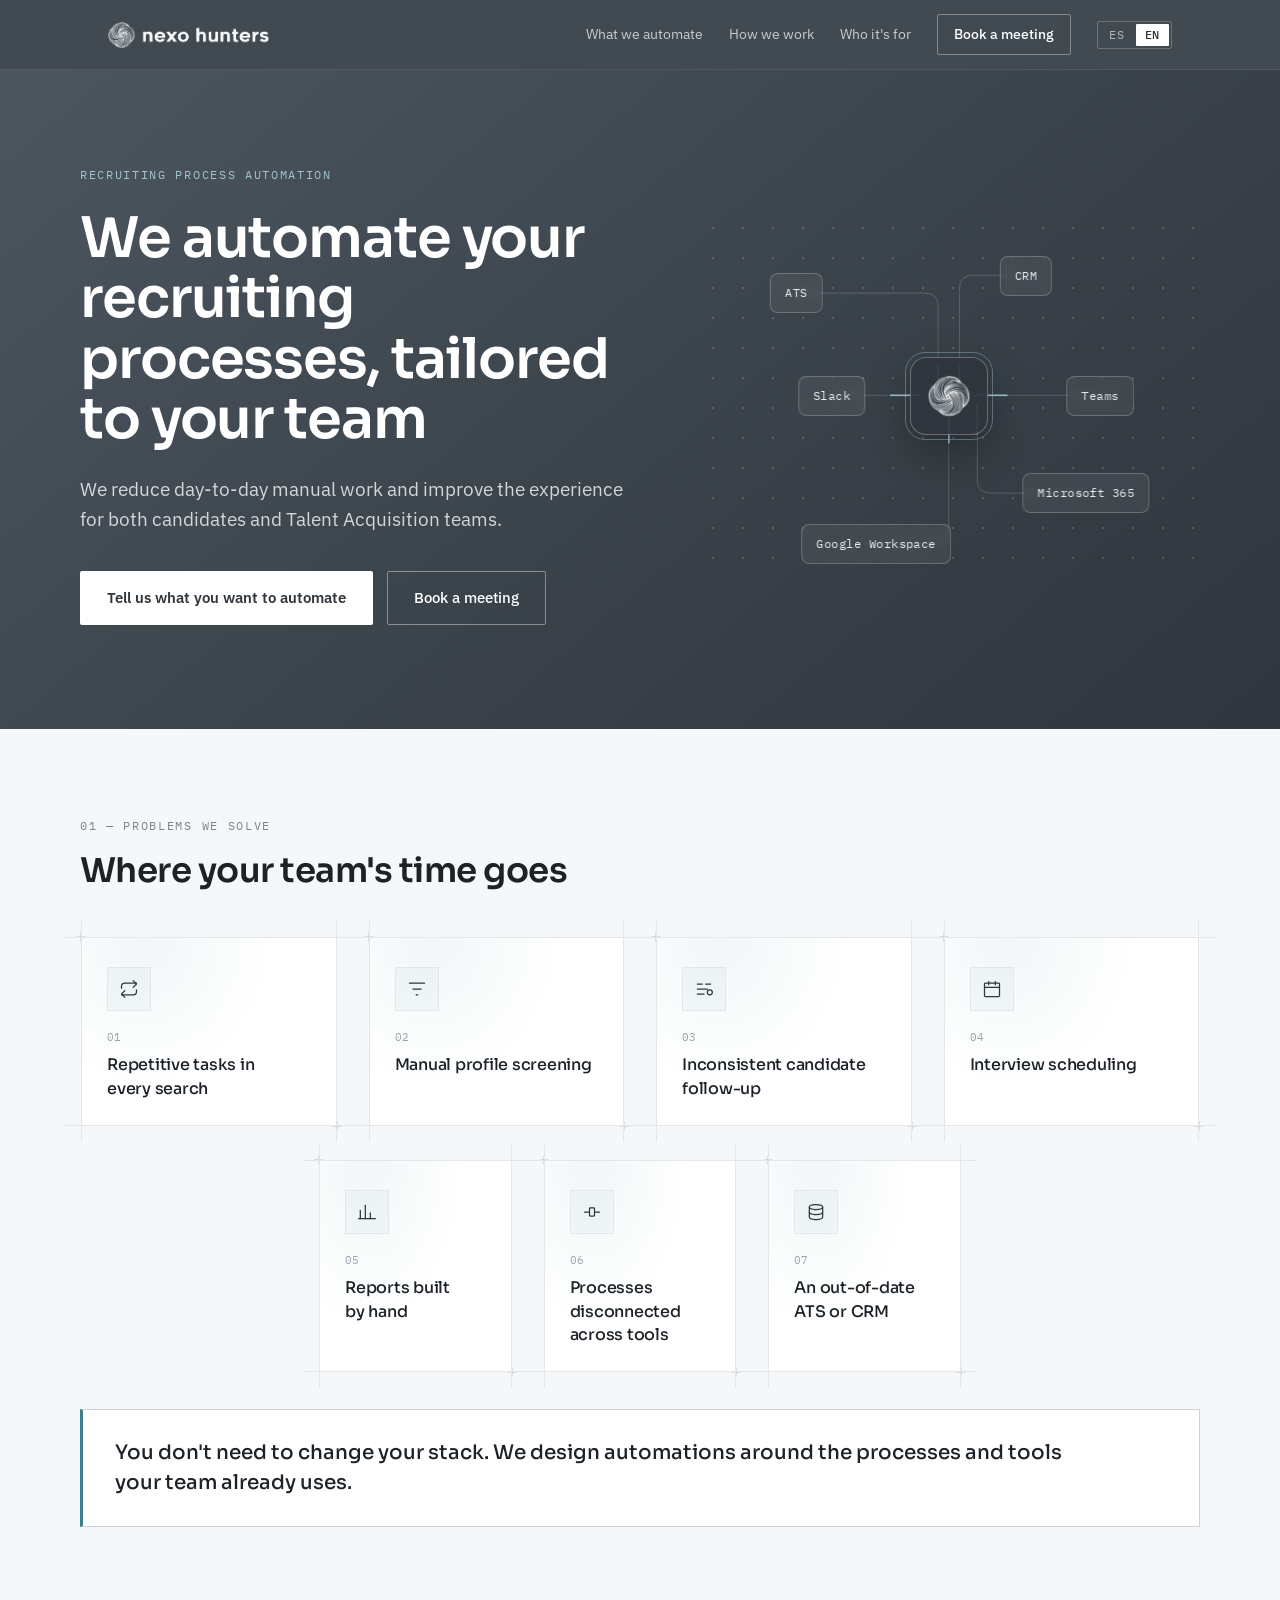
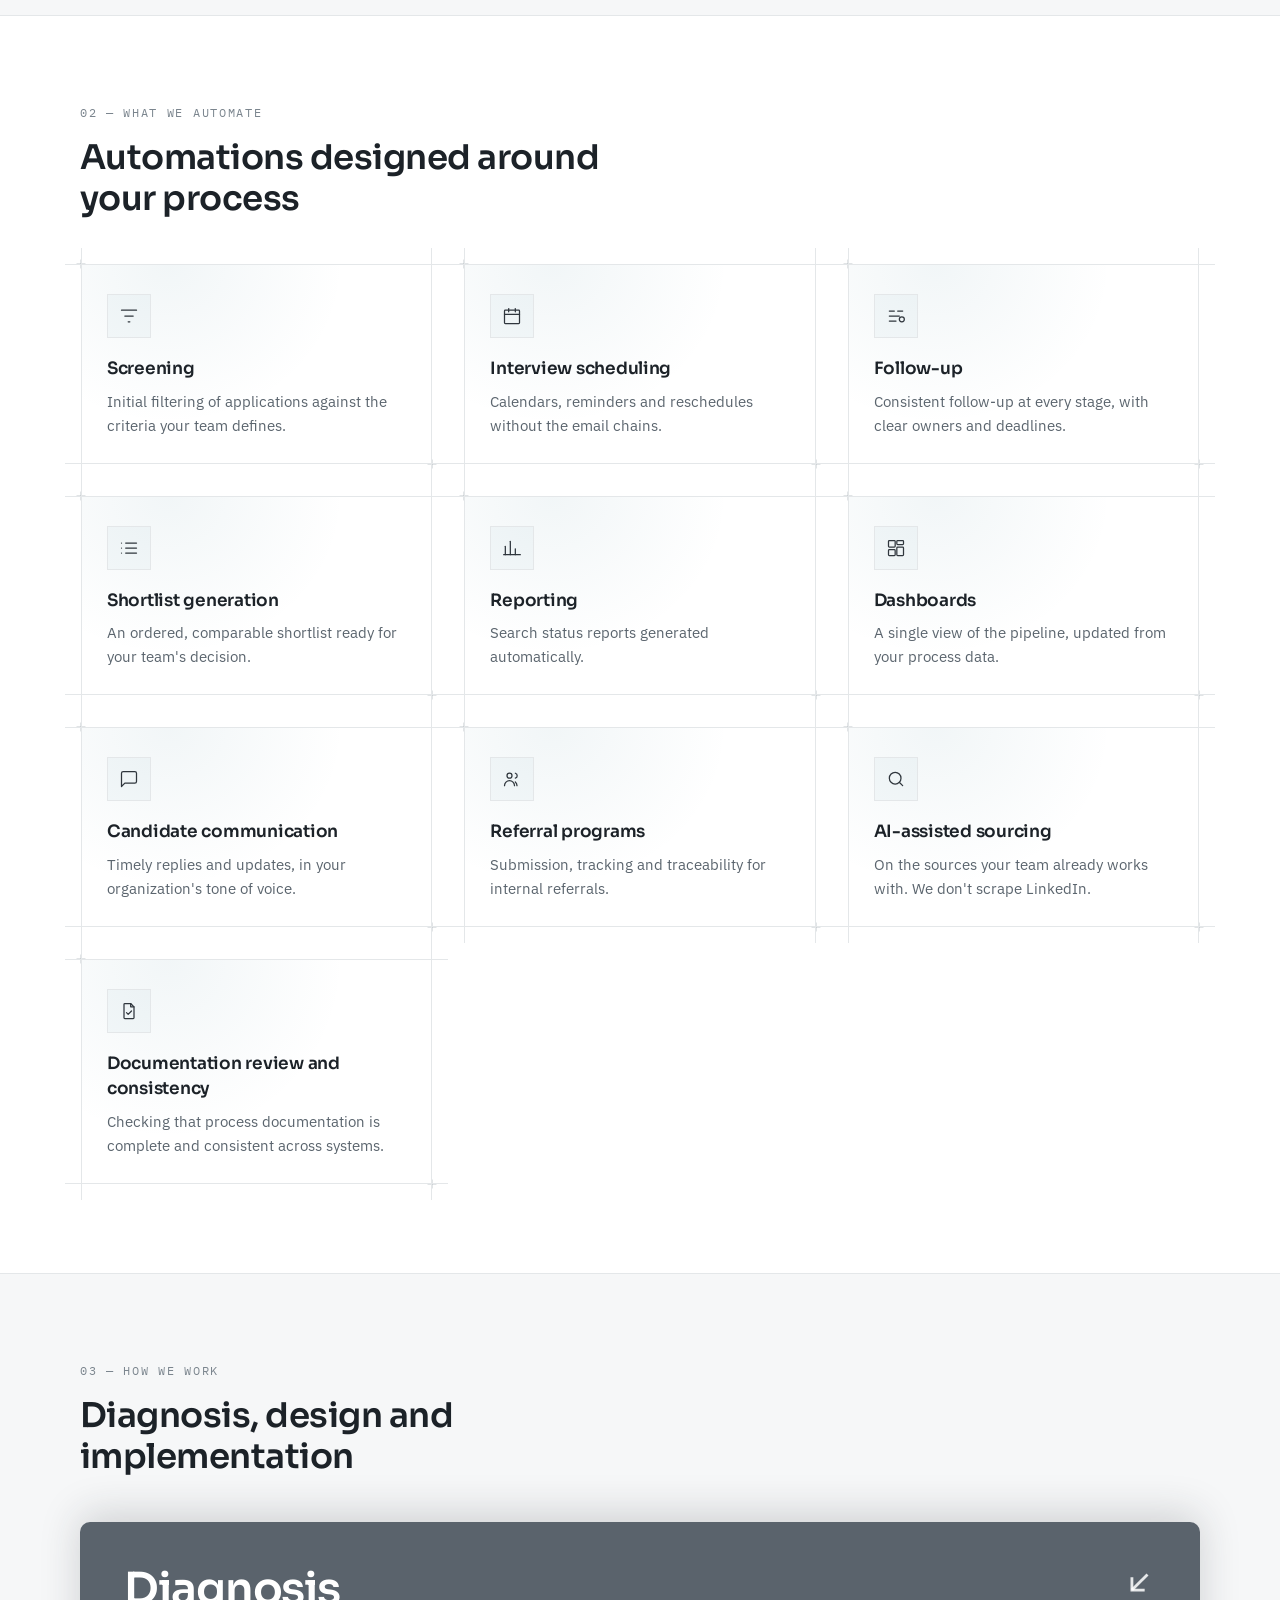
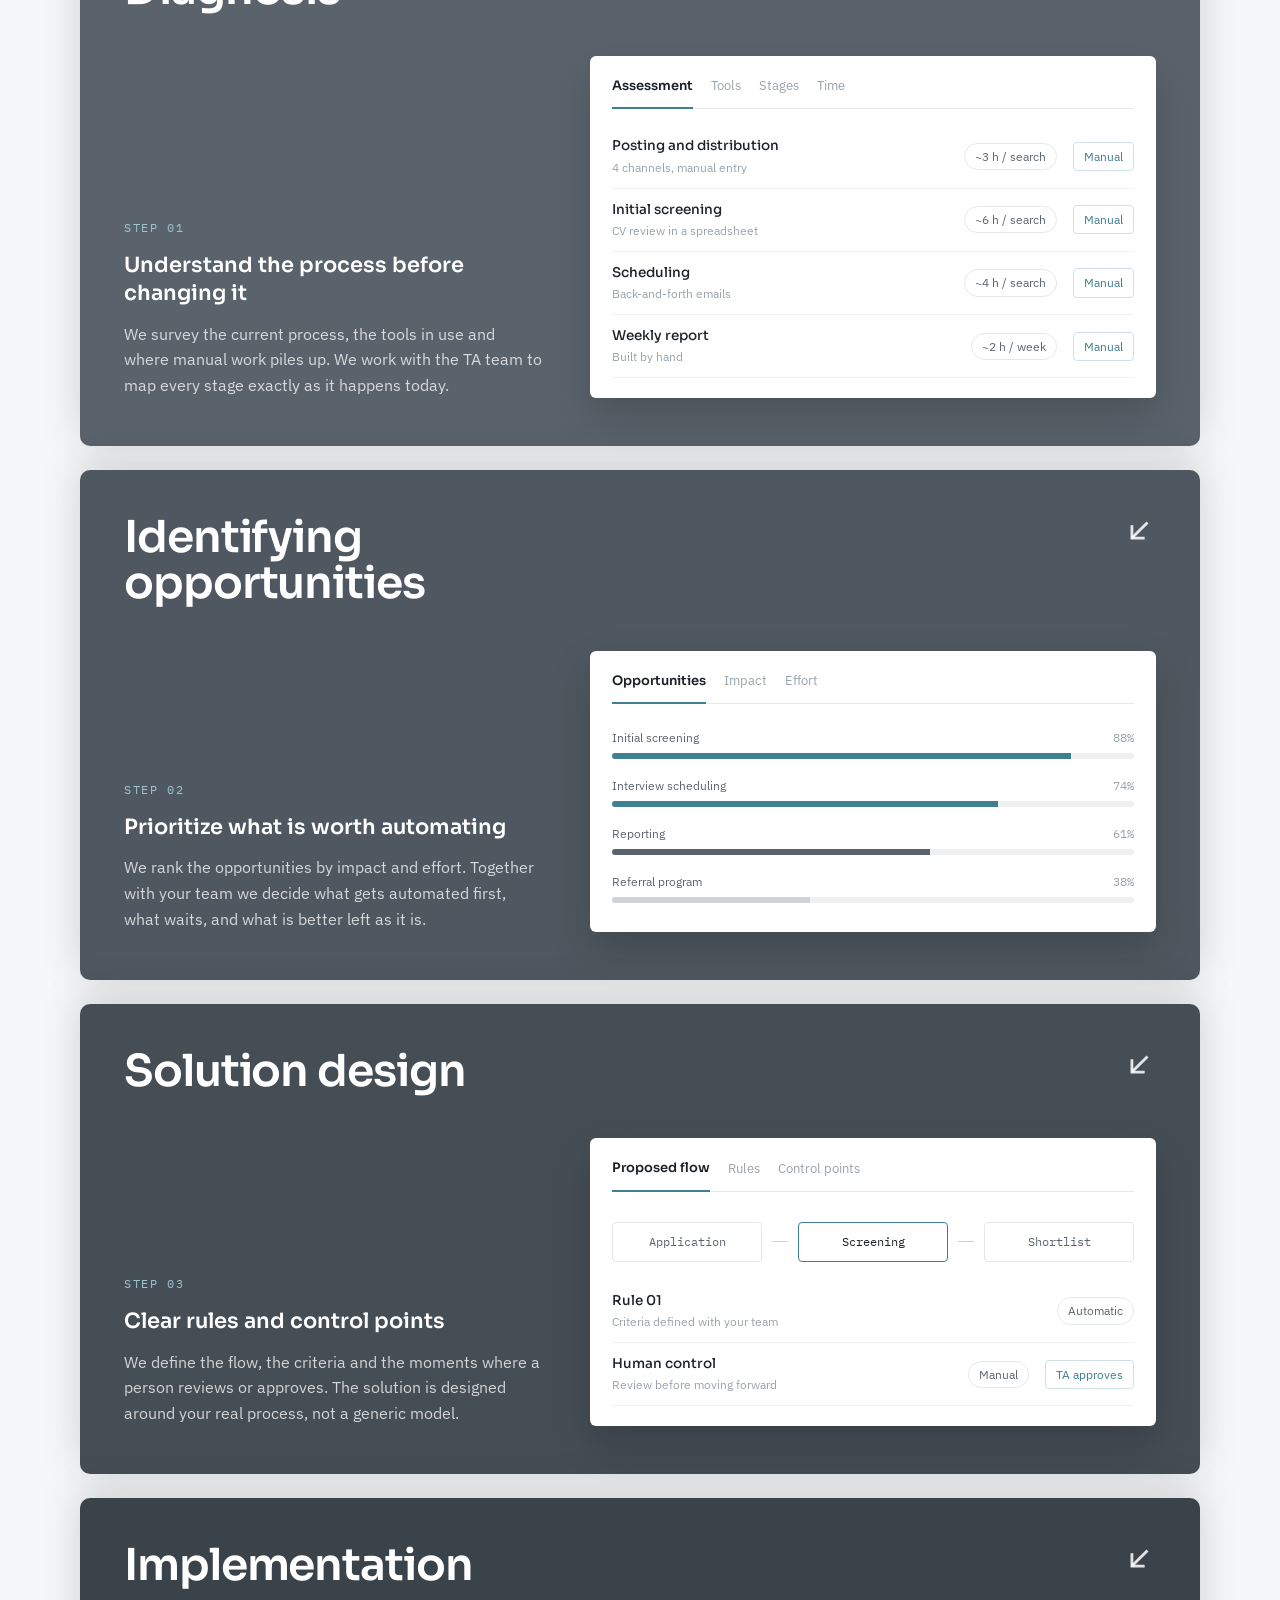
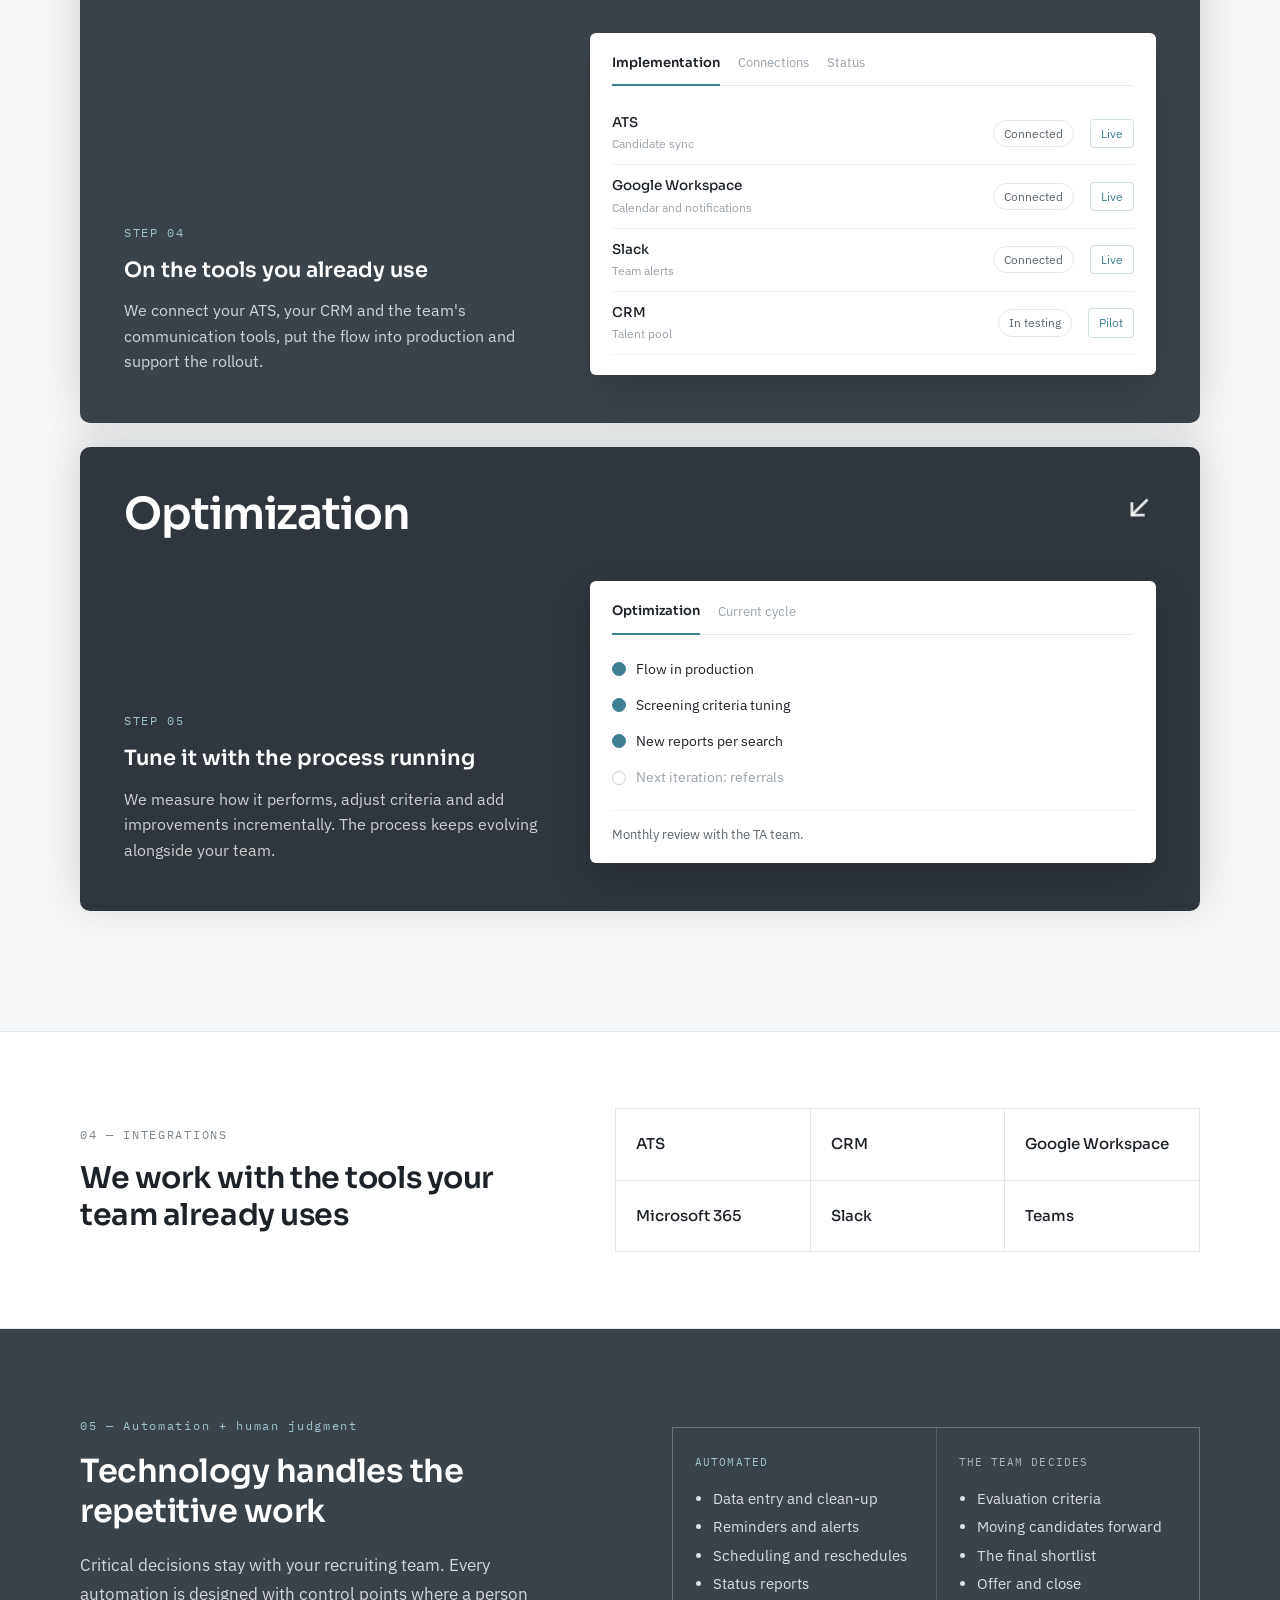
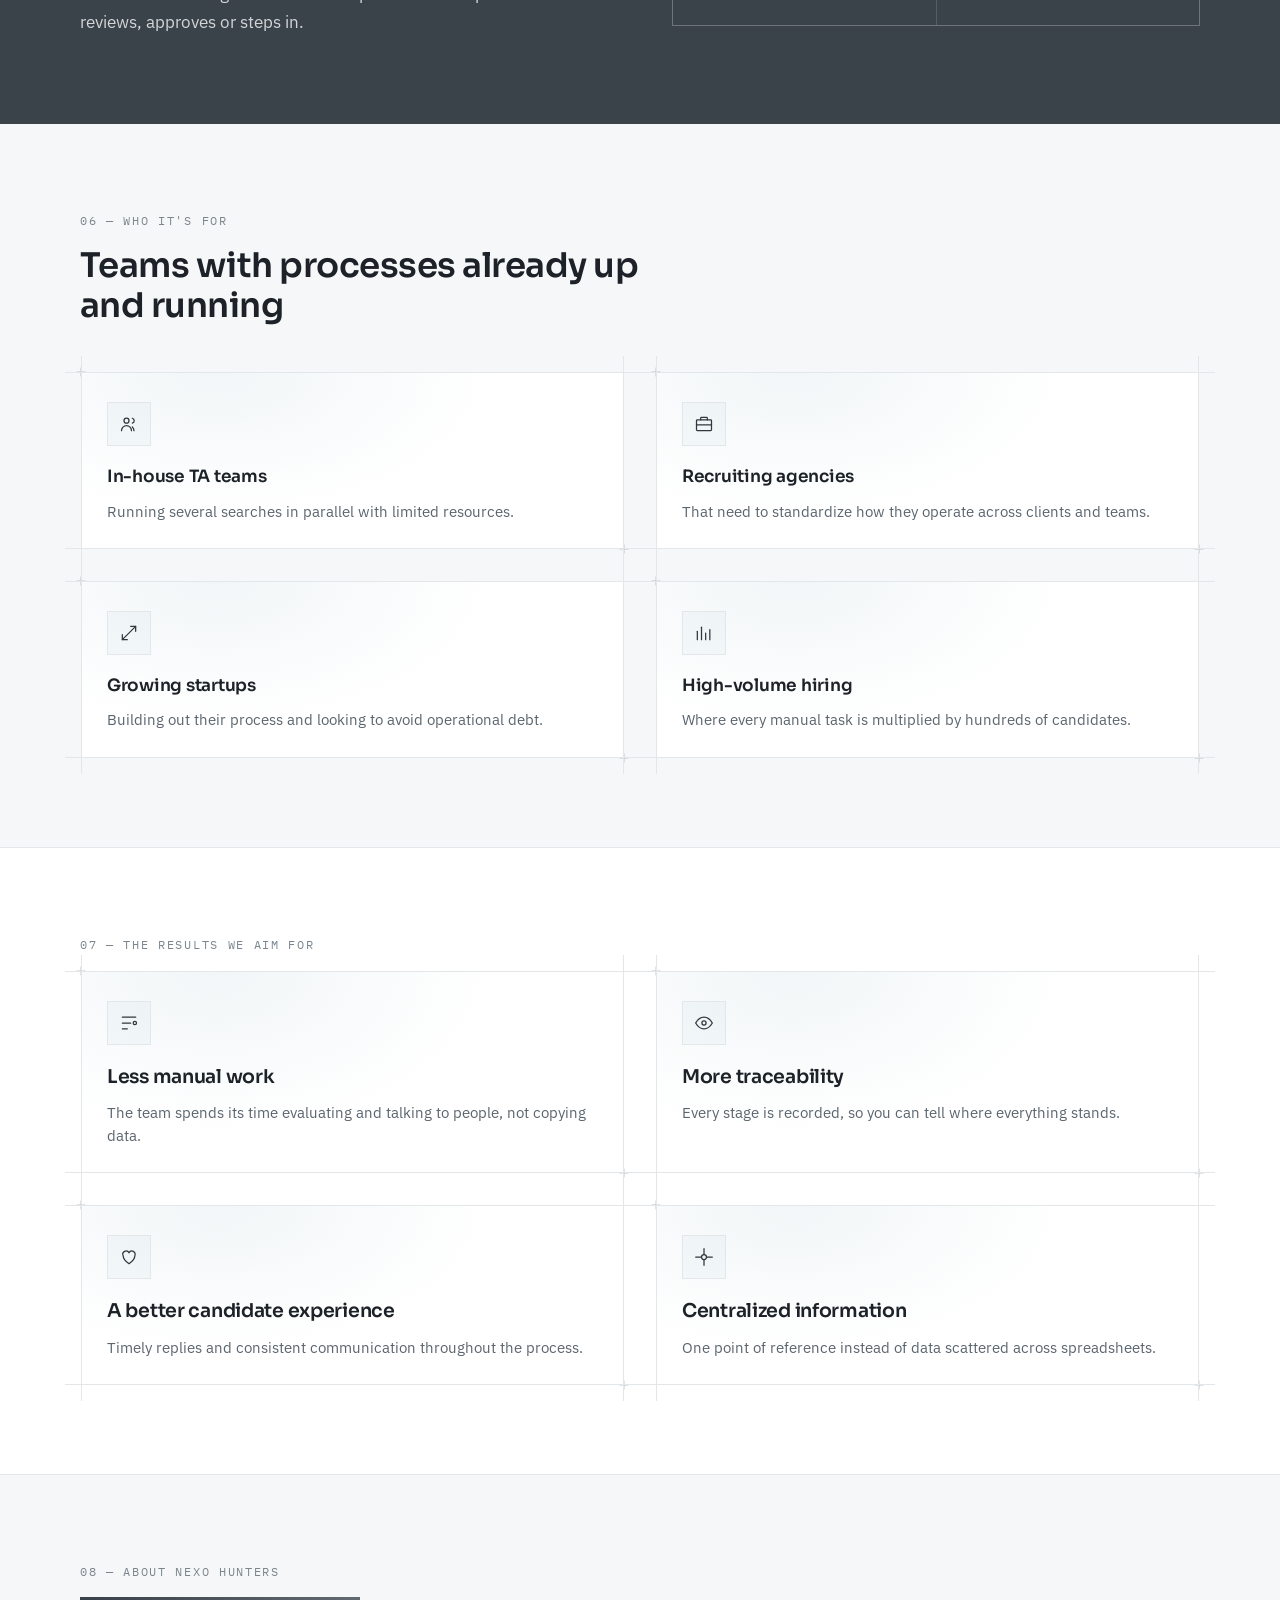
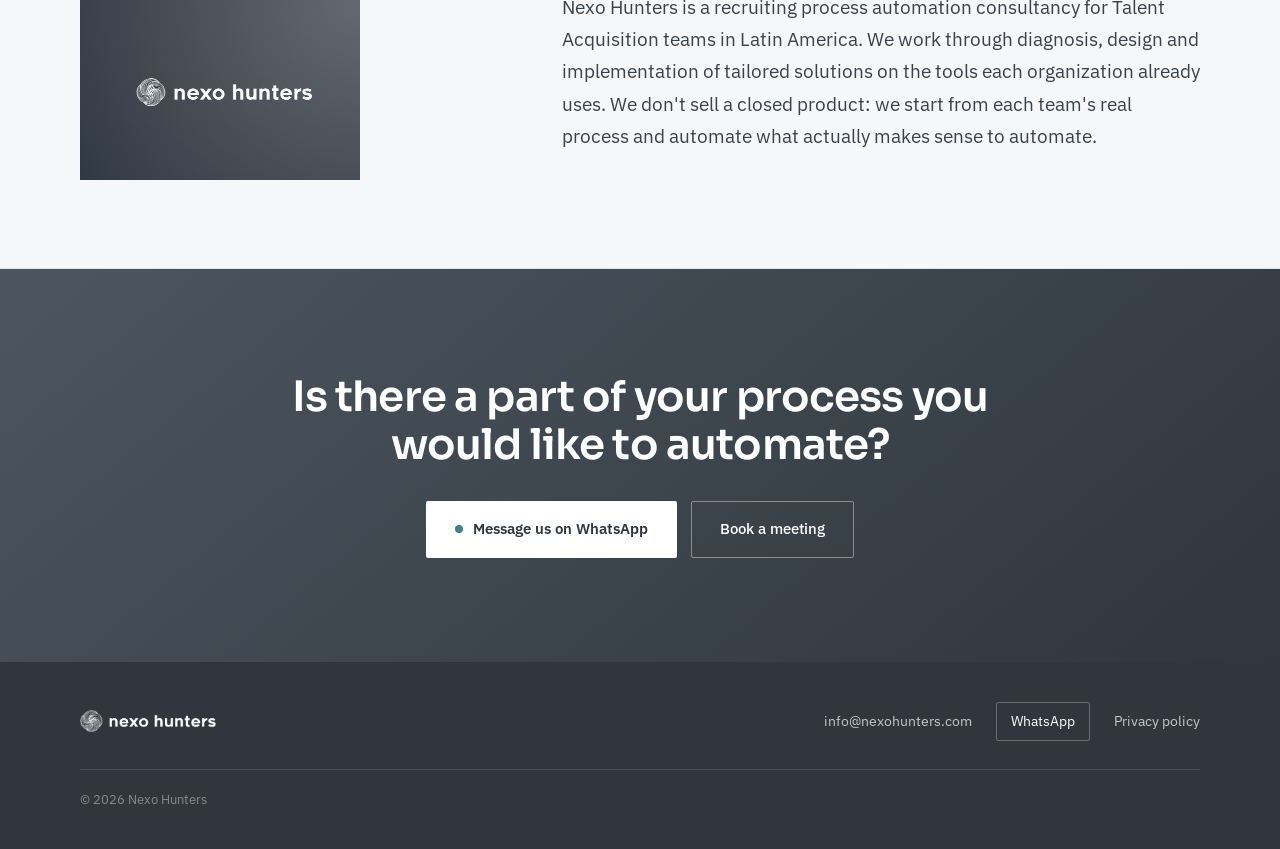
==== commit 220efc3a: "Versión en inglés, datos de contacto y optimización de assets - Nueva página en/index.html (traducci" ====
--- a/en/index.html
+++ b/en/index.html
@@ -13,7 +13,7 @@
 <meta property="og:title" content="Nexo Hunters — Recruiting process automation">
 <meta property="og:description" content="Diagnosis, design and implementation of automations on the tools your team already uses.">
 <meta property="og:url" content="https://nexohunters.com/en/">
-<meta property="og:image" content="https://nexohunters.com/assets/img/nexo-logo-card.png">
+<meta property="og:image" content="https://nexohunters.com/assets/img/nexo-logo-card.jpg">
 <meta property="og:locale" content="en_US">
 <meta property="og:locale:alternate" content="es_LA">
 <meta name="twitter:card" content="summary_large_image">
@@ -119,7 +119,7 @@
           <span class="diagram__chip" style="left:77.30%; top:76.83%;">Microsoft 365</span>
 
           <div class="diagram__core">
-            <img src="../assets/img/nexo-mark-white.png" alt="" width="256" height="256">
+            <img src="../assets/img/nexo-mark-white.png" alt="" width="192" height="192">
             <span class="diagram__ring" aria-hidden="true"></span>
           </div>
         </div>
@@ -680,7 +680,7 @@
     <div class="about">
       <div>
         <p class="eyebrow">08 — About Nexo Hunters</p>
-        <img class="about__logo" src="../assets/img/nexo-logo-card.png" alt="Nexo Hunters" width="731" height="477" loading="lazy" decoding="async">
+        <img class="about__logo" src="../assets/img/nexo-logo-card.jpg" alt="Nexo Hunters" width="560" height="365" loading="lazy" decoding="async">
       </div>
       <p class="about__text">Nexo Hunters is a recruiting process automation consultancy for Talent Acquisition teams in Latin America. We work through diagnosis, design and implementation of tailored solutions on the tools each organization already uses. We don't sell a closed product: we start from each team's real process and automate what actually makes sense to automate.</p>
     </div>
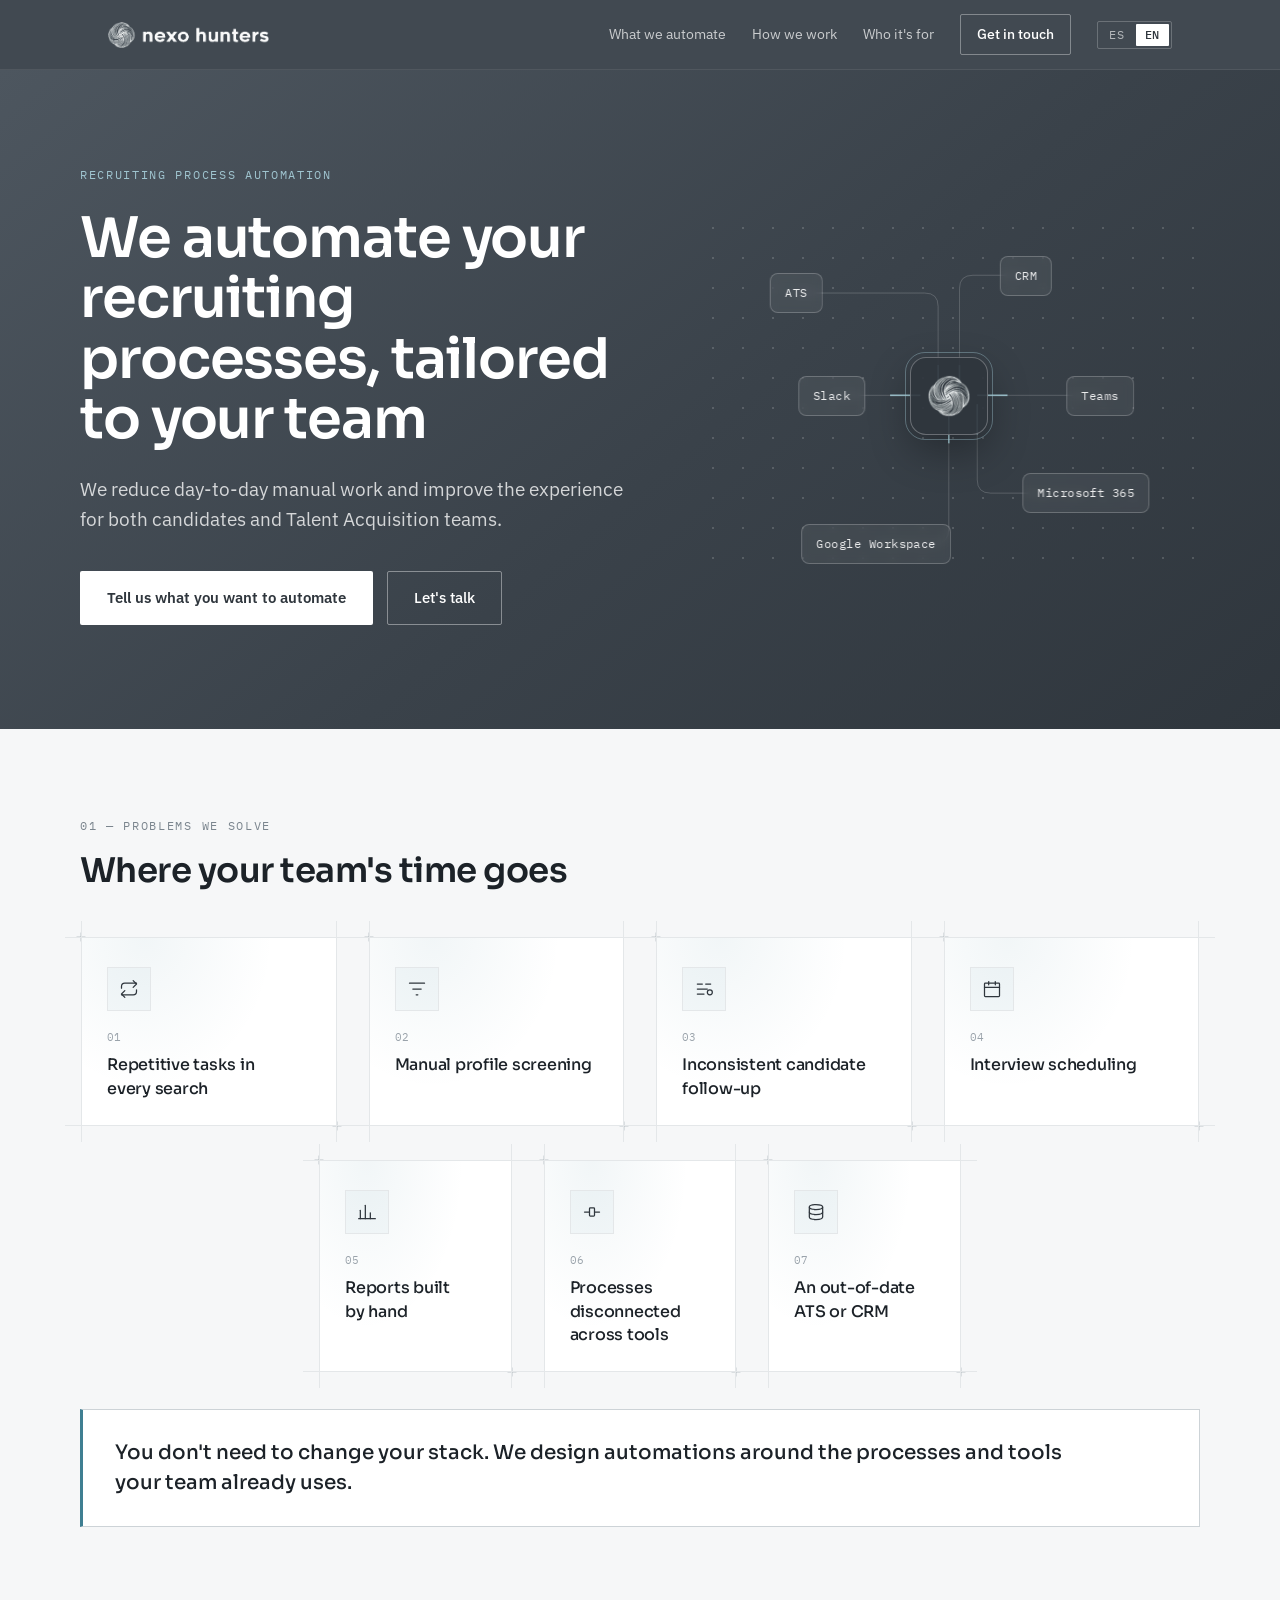
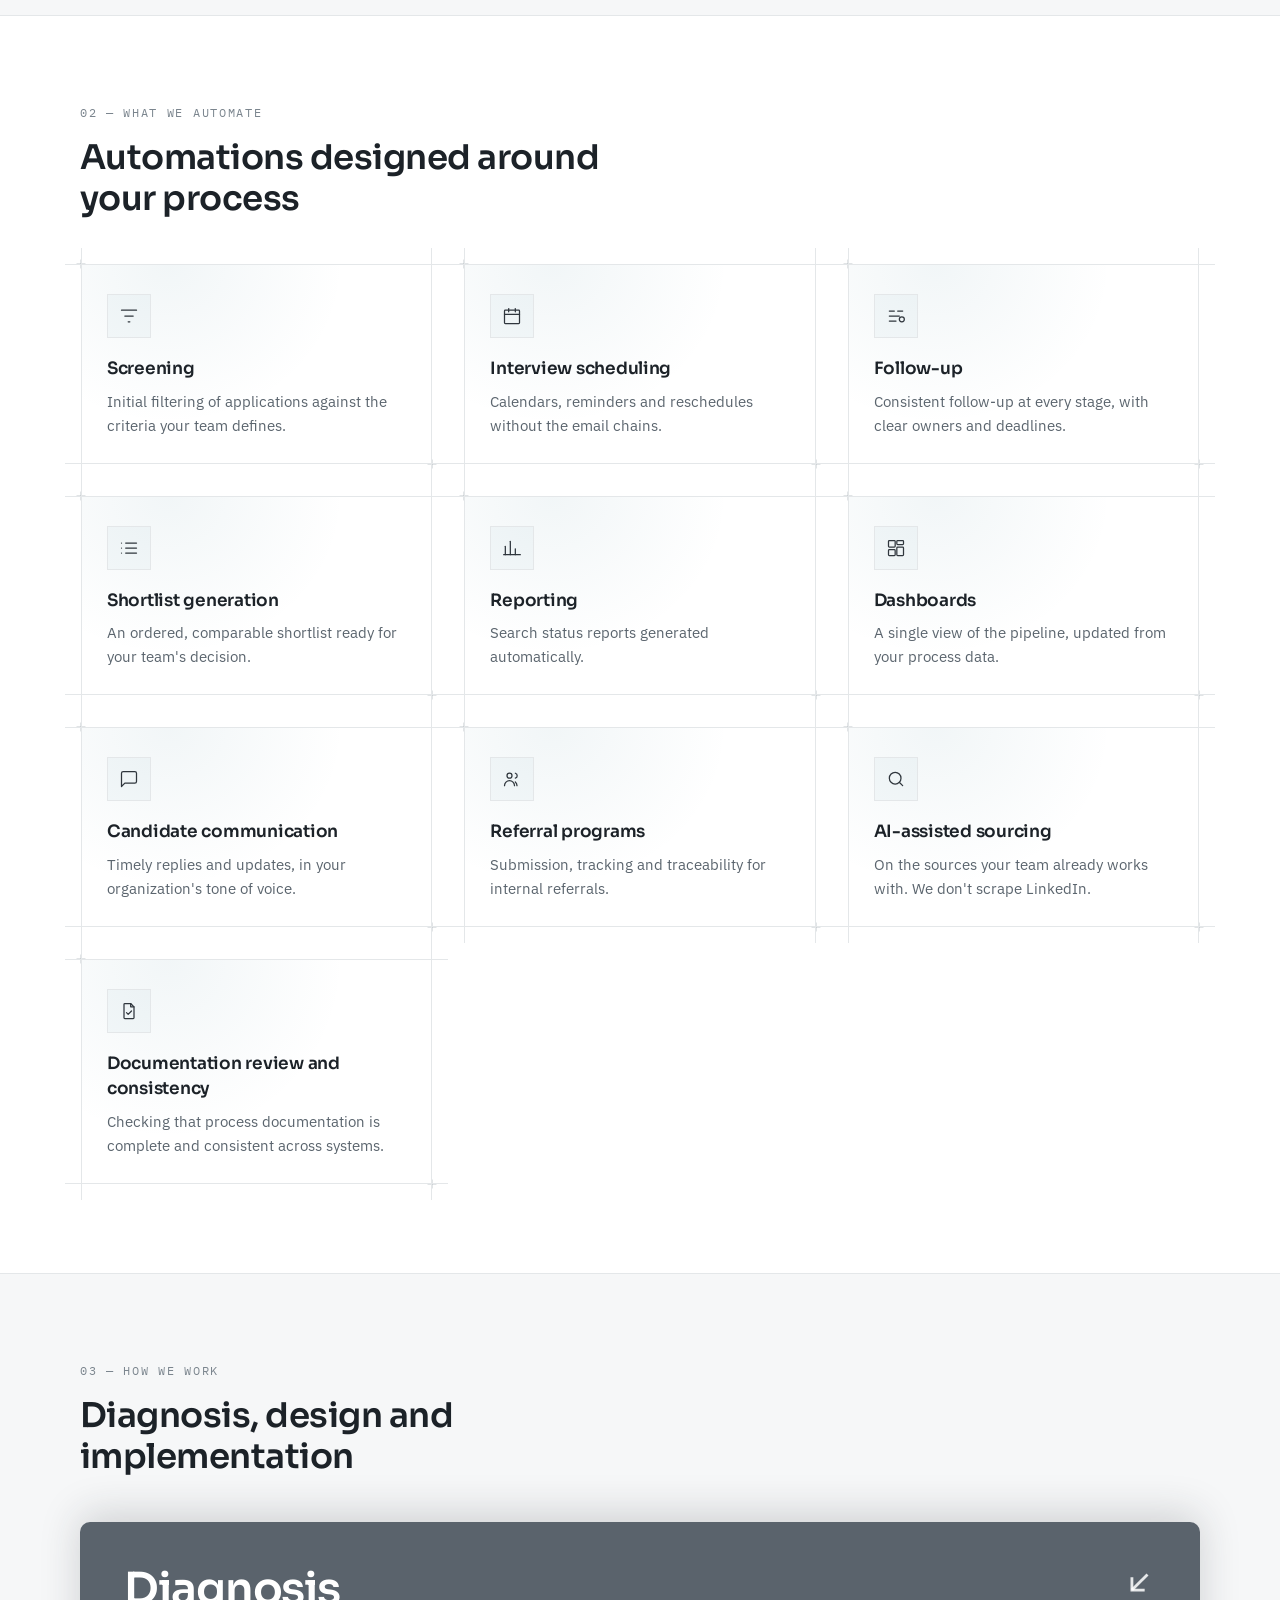
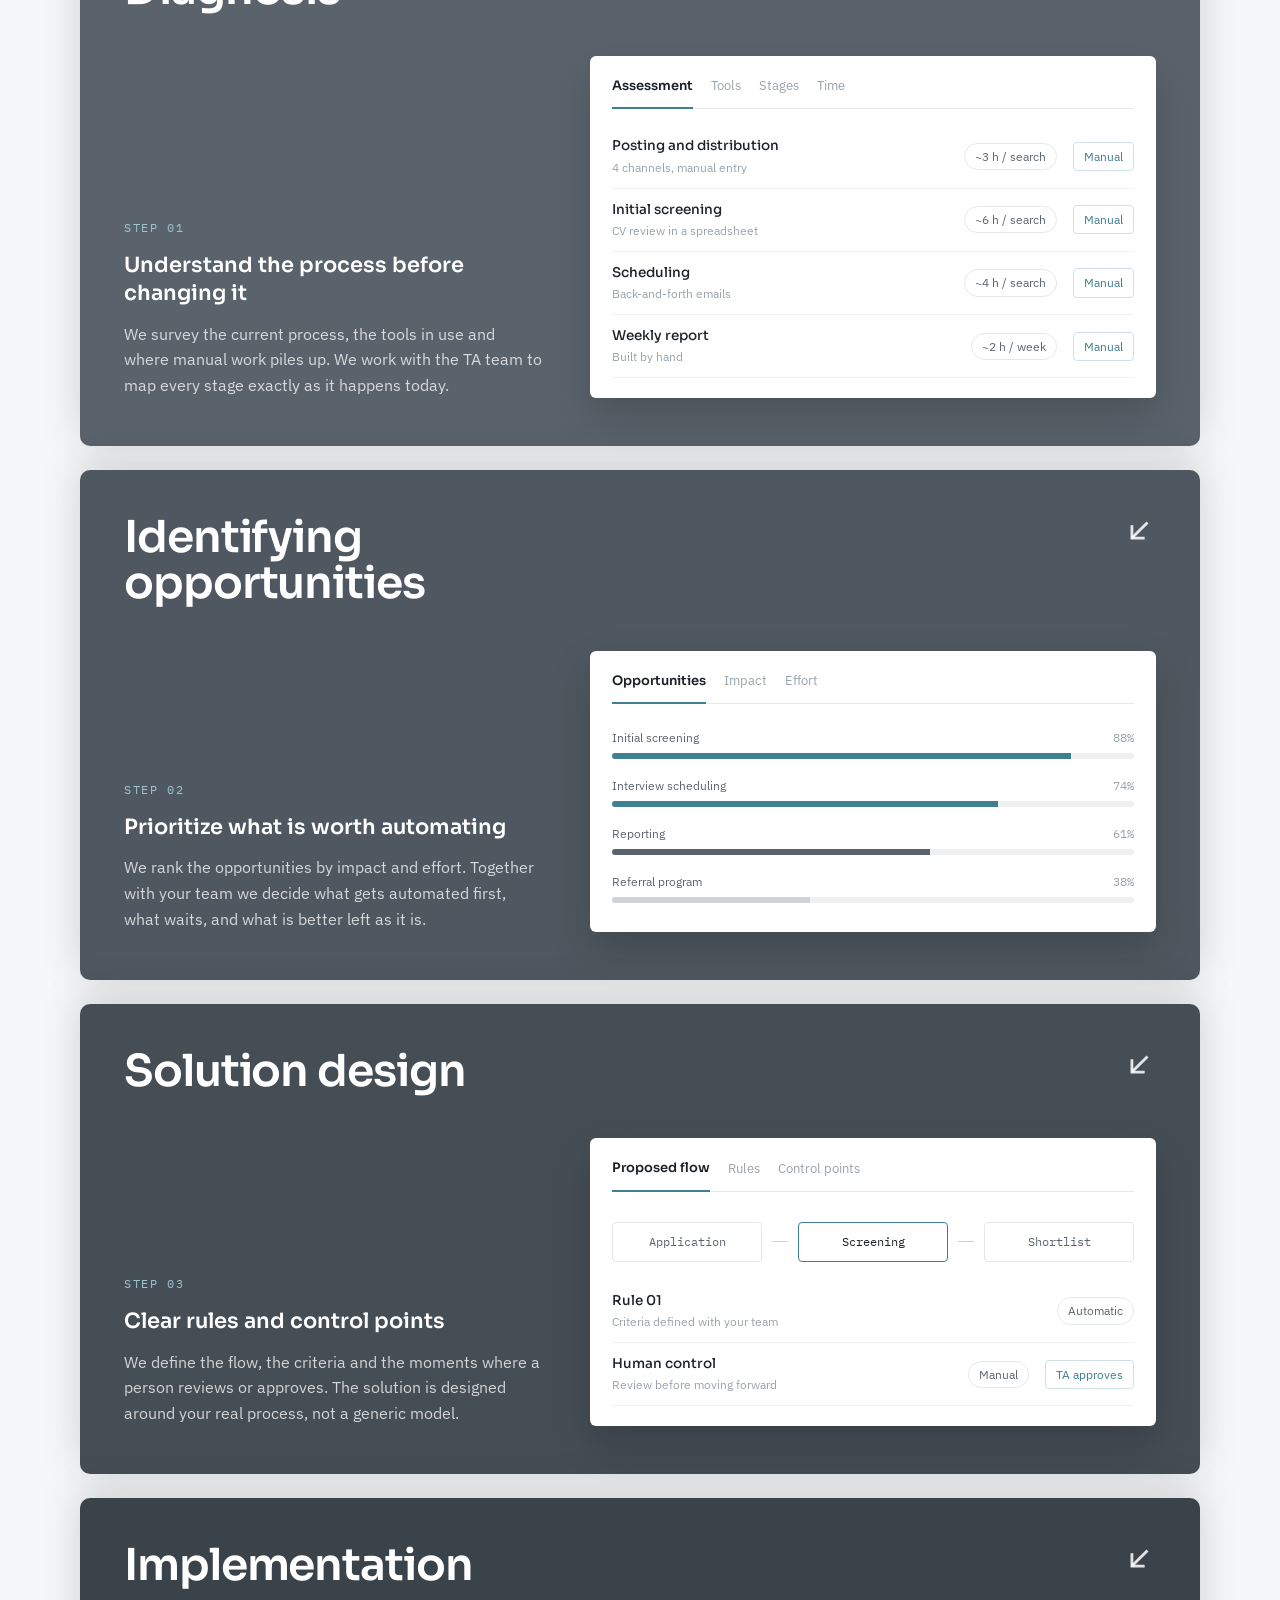
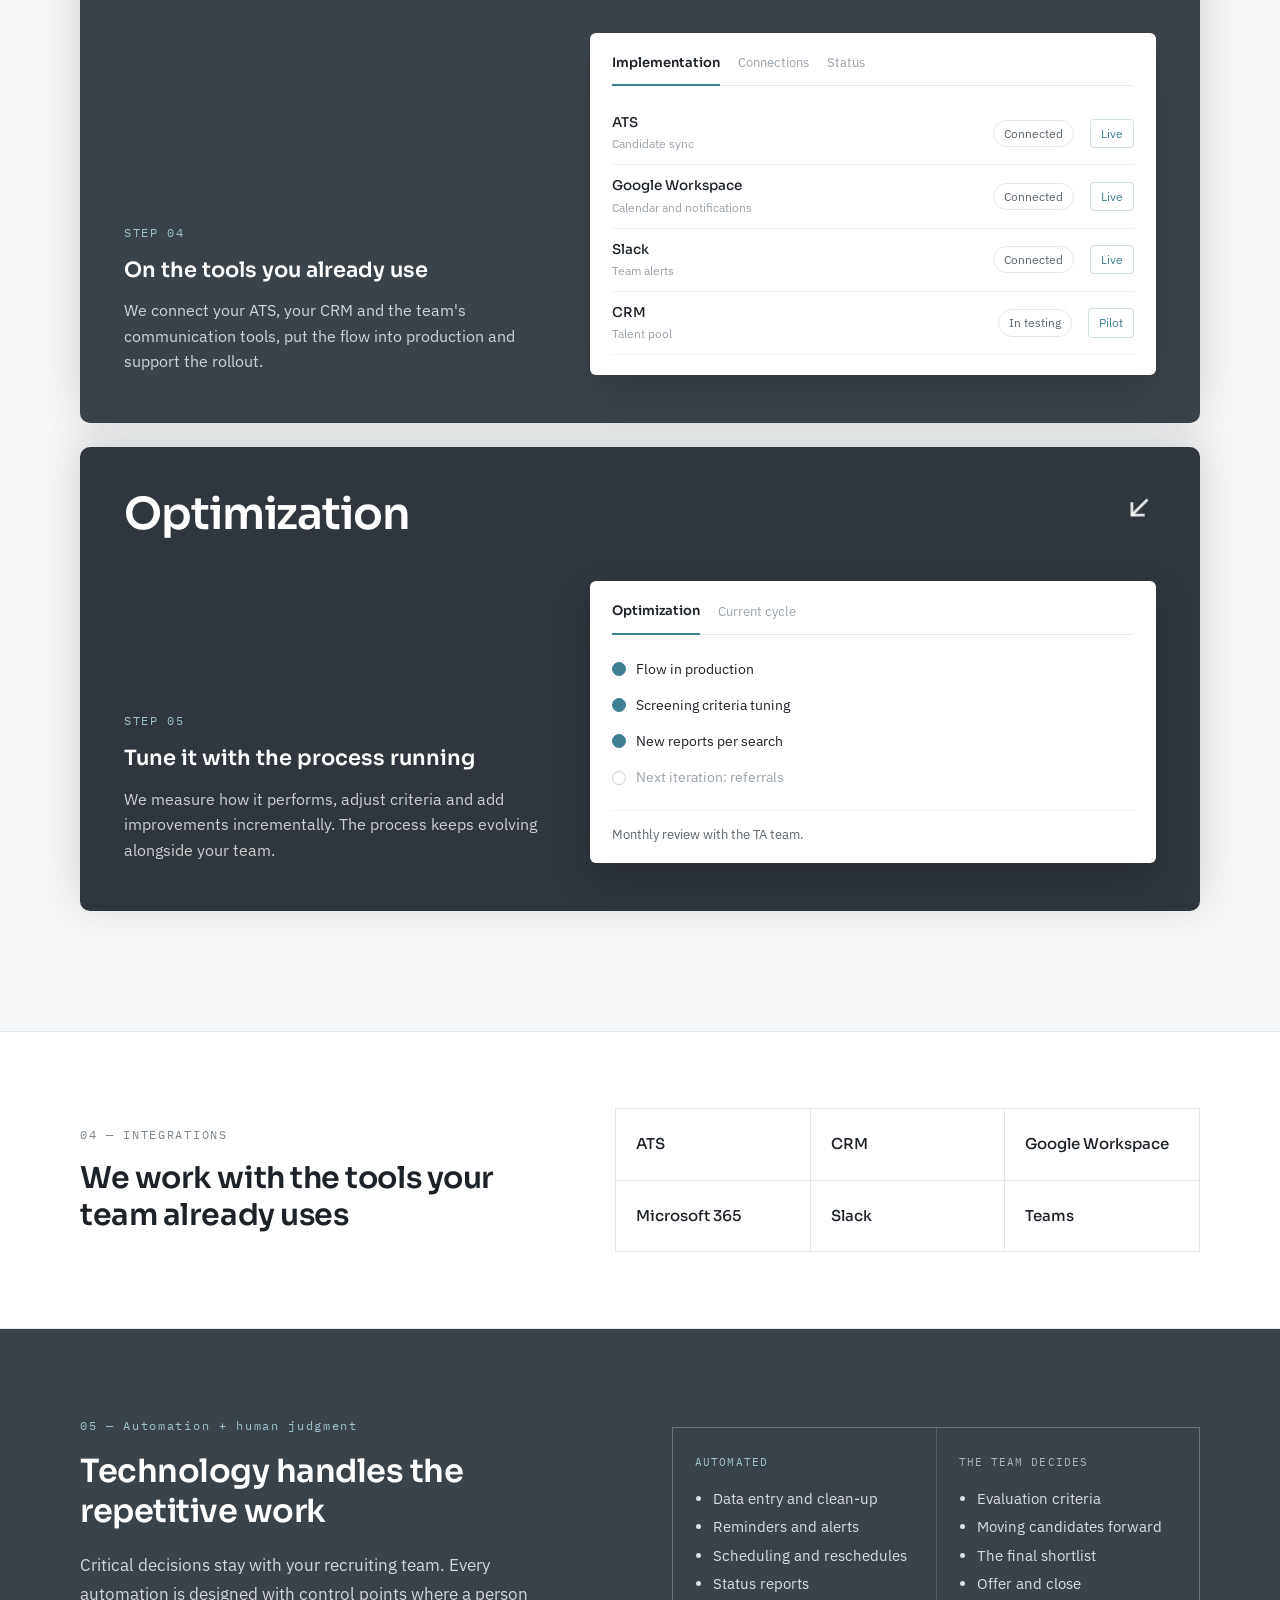
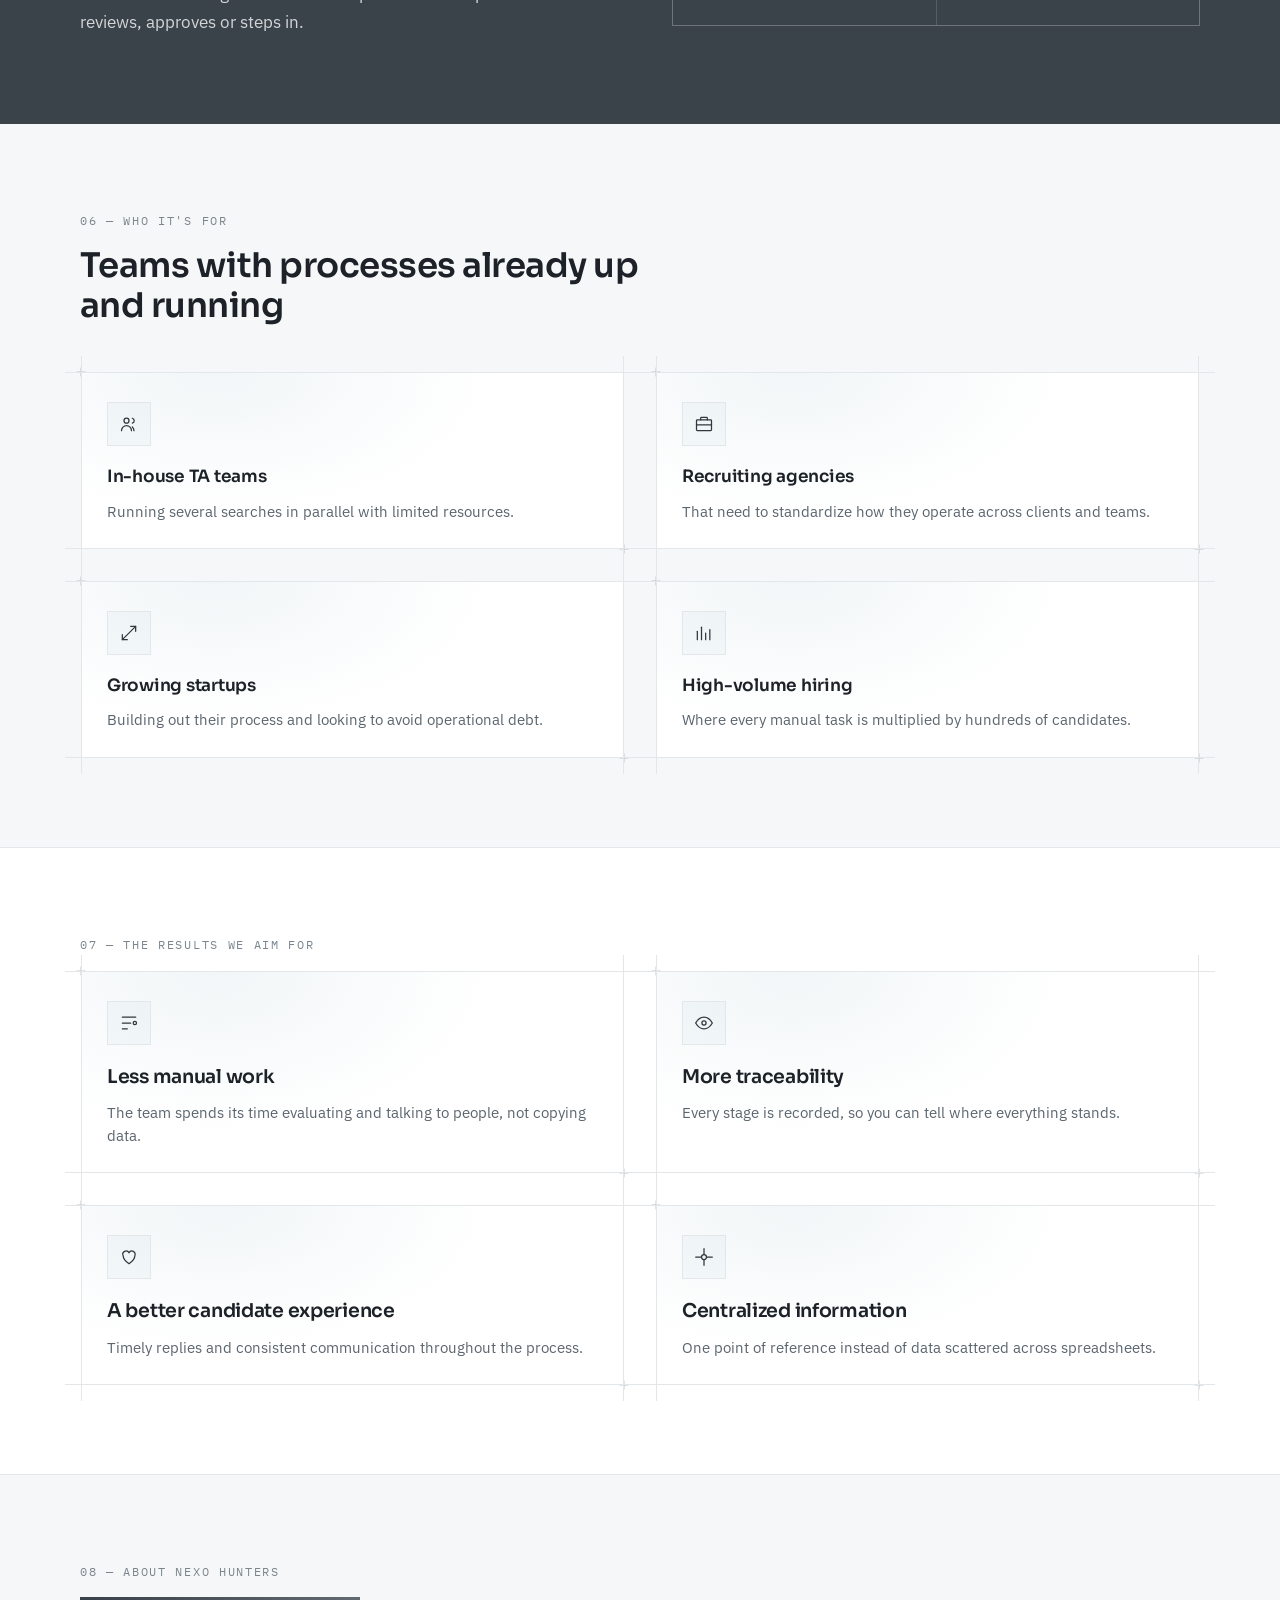
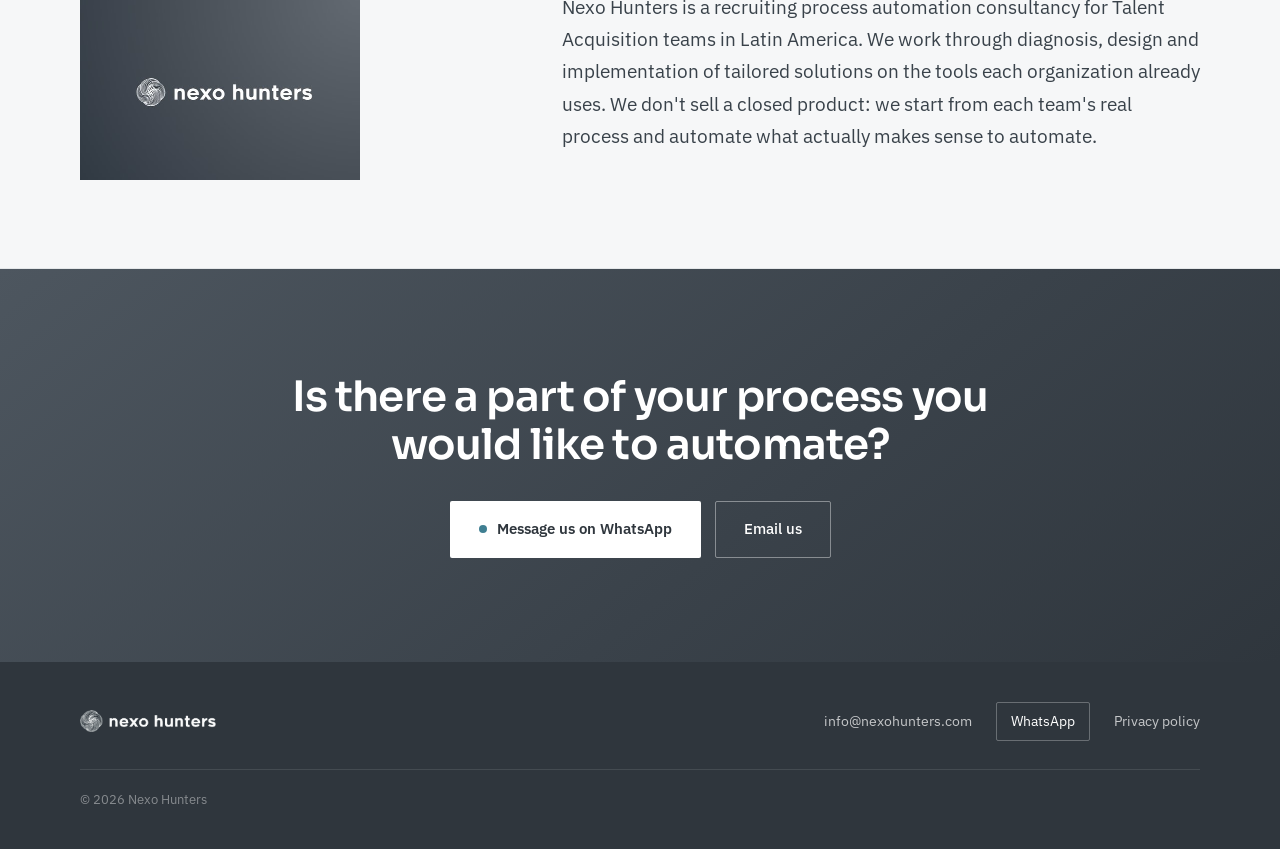
==== commit 05b9a4d7: "Renombrar los CTA de contacto según lo que hacen "Agendar una reunión" / "Book a meeting" prometía u" ====
--- a/en/index.html
+++ b/en/index.html
@@ -68,7 +68,7 @@
       <a class="site-nav__link" href="#what-we-automate">What we automate</a>
       <a class="site-nav__link" href="#how-we-work">How we work</a>
       <a class="site-nav__link" href="#who-its-for">Who it's for</a>
-      <a class="site-nav__cta" href="#contact">Book a meeting</a>
+      <a class="site-nav__cta" href="#contact">Get in touch</a>
       <p class="lang-switch" aria-label="Language">
         <a class="lang-switch__opt" href="../" hreflang="es" lang="es" data-lang="es">ES</a>
         <span class="lang-switch__opt is-active" aria-current="true">EN</span>
@@ -88,7 +88,7 @@
         <p class="hero__lead">We reduce day-to-day manual work and improve the experience for both candidates and Talent Acquisition teams.</p>
         <div class="btn-row">
           <a class="btn btn--solid" href="#contact">Tell us what you want to automate</a>
-          <a class="btn btn--ghost" href="#contact">Book a meeting</a>
+          <a class="btn btn--ghost" href="#contact">Let's talk</a>
         </div>
       </div>
 
@@ -694,7 +694,7 @@
         <a class="btn btn--solid btn--lg" href="https://wa.me/5491132096054" target="_blank" rel="noopener">
           <span class="btn__dot" aria-hidden="true"></span>Message us on WhatsApp
         </a>
-        <a class="btn btn--ghost btn--lg" href="mailto:info@nexohunters.com?subject=Book%20a%20meeting">Book a meeting</a>
+        <a class="btn btn--ghost btn--lg" href="mailto:info@nexohunters.com?subject=Website%20inquiry">Email us</a>
       </div>
     </div>
   </section>
